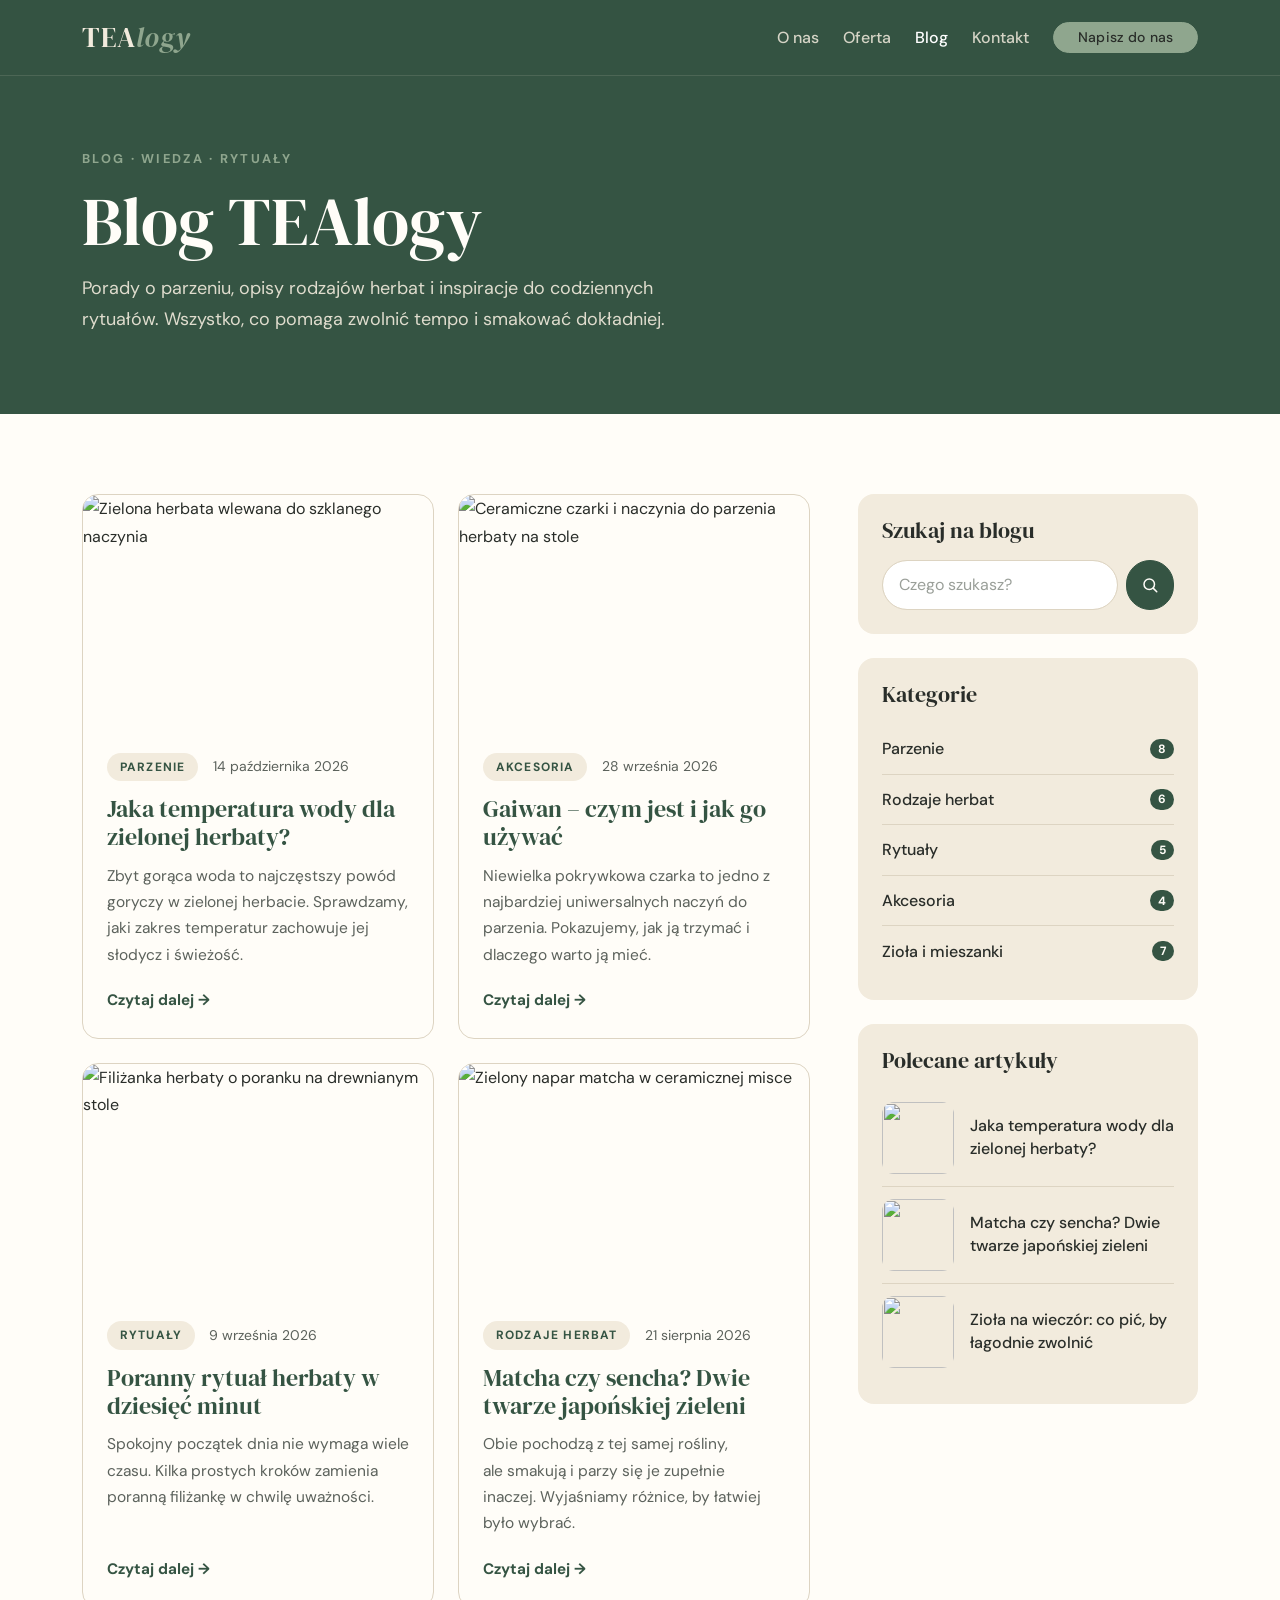
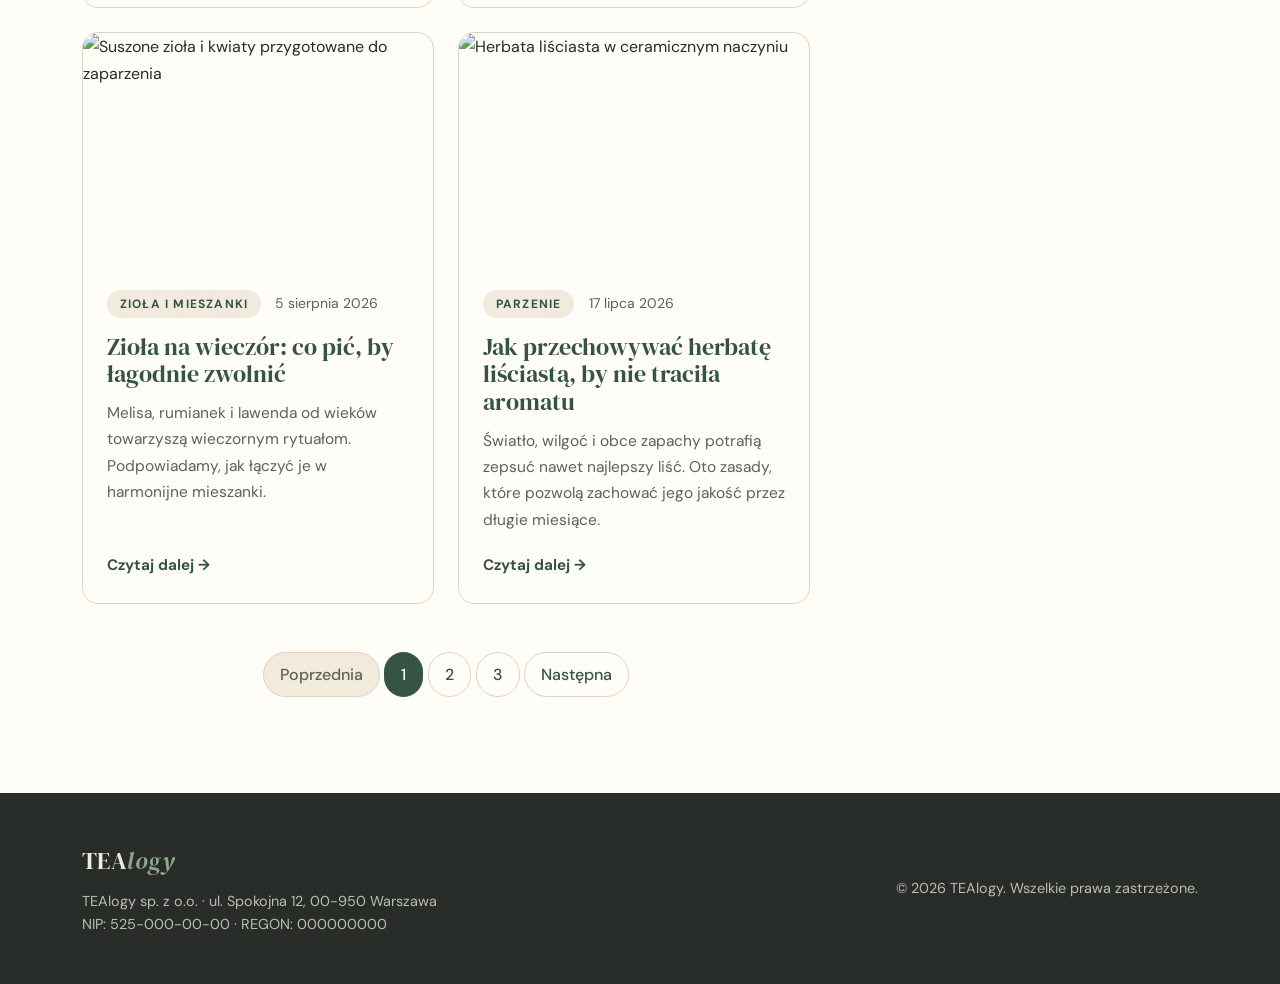
==== blog.html @ b698921f "Update blog.html Update bloga po dodaniu sklepu" ====
<!DOCTYPE html>
<html lang="pl"><head>
<meta charset="UTF-8">
<meta name="viewport" content="width=device-width, initial-scale=1">
<meta name="description" content="Blog TEAlogy – porady o parzeniu herbaty, opisy rodzajów herbat, inspiracje do codziennych rytuałów i wiedza o akcesoriach.">
<meta name="theme-color" content="#355443">
<title>Blog – TEAlogy</title>

  <link rel="preconnect" href="https://fonts.googleapis.com">
<link rel="preconnect" href="https://fonts.gstatic.com" crossorigin="">
<link href="https://fonts.googleapis.com/css2?family=DM+Sans:opsz,wght@9..40,400;9..40,500;9..40,700&amp;family=DM+Serif+Display:ital@0;1&amp;display=swap" rel="stylesheet">

  <link href="https://cdn.jsdelivr.net/npm/bootstrap@5.3.8/dist/css/bootstrap.min.css" rel="stylesheet" crossorigin="anonymous">
<link rel="stylesheet" href="style.css">
</head>
<body>

  <header>
<nav class="navbar navbar-expand-lg navbar-dark fixed-top site-nav" aria-label="Nawigacja główna">
<div class="container">
<a class="navbar-brand brand-logo" href="index.html">TEA<span>logy</span></a>
<button class="navbar-toggler collapsed" type="button" data-bs-toggle="collapse" data-bs-target="#mainNav" aria-controls="mainNav" aria-expanded="false" aria-label="Przełącz nawigację">
<span class="navbar-toggler-icon"></span>
</button>
<div class="navbar-collapse collapse" id="mainNav">
<ul class="navbar-nav ms-auto align-items-lg-center gap-lg-2">
<li class="nav-item"><a class="nav-link" href="index.html#o-nas">O nas</a></li>
<li class="nav-item"><a class="nav-link" href="index.html#oferta">Oferta</a></li>
<li class="nav-item"><a class="nav-link active" href="blog.html" aria-current="page">Blog</a></li>
<li class="nav-item"><a class="nav-link" href="index.html#kontakt">Kontakt</a></li>
<li class="nav-item mt-2 mt-lg-0 ms-lg-2">
<a class="btn btn-accent btn-sm px-4" href="index.html#kontakt">Napisz do nas</a>
</li>
</ul>
</div>
</div>
</nav>
</header>

  <section class="page-header">
<div class="container">
<div class="row">
<div class="col-lg-8">
<p class="eyebrow text-accent mb-3">Blog · Wiedza · Rytuały</p>
<h1 class="page-header-title mb-3">Blog TEAlogy</h1>
<p class="page-header-lead mb-0">
            Porady o parzeniu, opisy rodzajów herbat i inspiracje do codziennych rytuałów. Wszystko, co pomaga zwolnić tempo i smakować dokładniej.
</p>
</div>
</div>
</div>
</section>

  <div class="section blog-section">
<div class="container">
<div class="row g-5">

        <main class="col-lg-8">
<div class="row row-cols-1 row-cols-md-2 g-4">

            <div class="col">
<article class="card post-card h-100">
<img src="https://images.unsplash.com/photo-1564890369478-c89ca6d9cde9?q=80&amp;w=800&amp;auto=format&amp;fit=crop" class="card-img-top" alt="Zielona herbata wlewana do szklanego naczynia" loading="lazy" width="800" height="533">
<div class="card-body">
<div class="post-meta">
<span class="post-tag">Parzenie</span>
<time class="post-date" datetime="2026-10-14">14 października 2026</time>
</div>
<h3 class="card-title h4"><a href="single.html" class="stretched-link">Jaka temperatura wody dla zielonej herbaty?</a></h3>
<p class="card-text">Zbyt gorąca woda to najczęstszy powód goryczy w zielonej herbacie. Sprawdzamy, jaki zakres temperatur zachowuje jej słodycz i świeżość.</p>
<span class="post-link" aria-hidden="true">Czytaj dalej <span class="post-link-arrow">→</span></span>
</div>
</article>
</div>

            <div class="col">
<article class="card post-card h-100">
<img src="https://images.unsplash.com/photo-1556679343-c7306c1976bc?q=80&amp;w=800&amp;auto=format&amp;fit=crop" class="card-img-top" alt="Ceramiczne czarki i naczynia do parzenia herbaty na stole" loading="lazy" width="800" height="533">
<div class="card-body">
<div class="post-meta">
<span class="post-tag">Akcesoria</span>
<time class="post-date" datetime="2026-09-28">28 września 2026</time>
</div>
<h3 class="card-title h4"><a href="single.html" class="stretched-link">Gaiwan – czym jest i jak go używać</a></h3>
<p class="card-text">Niewielka pokrywkowa czarka to jedno z najbardziej uniwersalnych naczyń do parzenia. Pokazujemy, jak ją trzymać i dlaczego warto ją mieć.</p>
<span class="post-link" aria-hidden="true">Czytaj dalej <span class="post-link-arrow">→</span></span>
</div>
</article>
</div>

            <div class="col">
<article class="card post-card h-100">
<img src="https://images.unsplash.com/photo-1544787219-7f47ccb76574?q=80&amp;w=800&amp;auto=format&amp;fit=crop" class="card-img-top" alt="Filiżanka herbaty o poranku na drewnianym stole" loading="lazy" width="800" height="533">
<div class="card-body">
<div class="post-meta">
<span class="post-tag">Rytuały</span>
<time class="post-date" datetime="2026-09-09">9 września 2026</time>
</div>
<h3 class="card-title h4"><a href="single.html" class="stretched-link">Poranny rytuał herbaty w dziesięć minut</a></h3>
<p class="card-text">Spokojny początek dnia nie wymaga wiele czasu. Kilka prostych kroków zamienia poranną filiżankę w chwilę uważności.</p>
<span class="post-link" aria-hidden="true">Czytaj dalej <span class="post-link-arrow">→</span></span>
</div>
</article>
</div>

            <div class="col">
<article class="card post-card h-100">
<img src="https://images.unsplash.com/photo-1515823064-d6e0c04616a7?q=80&amp;w=800&amp;auto=format&amp;fit=crop" class="card-img-top" alt="Zielony napar matcha w ceramicznej misce" loading="lazy" width="800" height="533">
<div class="card-body">
<div class="post-meta">
<span class="post-tag">Rodzaje herbat</span>
<time class="post-date" datetime="2026-08-21">21 sierpnia 2026</time>
</div>
<h3 class="card-title h4"><a href="single.html" class="stretched-link">Matcha czy sencha? Dwie twarze japońskiej zieleni</a></h3>
<p class="card-text">Obie pochodzą z tej samej rośliny, ale smakują i parzy się je zupełnie inaczej. Wyjaśniamy różnice, by łatwiej było wybrać.</p>
<span class="post-link" aria-hidden="true">Czytaj dalej <span class="post-link-arrow">→</span></span>
</div>
</article>
</div>

            <div class="col">
<article class="card post-card h-100">
<img src="https://images.unsplash.com/photo-1597318181409-cf64d0b5d8a2?q=80&amp;w=800&amp;auto=format&amp;fit=crop" class="card-img-top" alt="Suszone zioła i kwiaty przygotowane do zaparzenia" loading="lazy" width="800" height="533">
<div class="card-body">
<div class="post-meta">
<span class="post-tag">Zioła i mieszanki</span>
<time class="post-date" datetime="2026-08-05">5 sierpnia 2026</time>
</div>
<h3 class="card-title h4"><a href="single.html" class="stretched-link">Zioła na wieczór: co pić, by łagodnie zwolnić</a></h3>
<p class="card-text">Melisa, rumianek i lawenda od wieków towarzyszą wieczornym rytuałom. Podpowiadamy, jak łączyć je w harmonijne mieszanki.</p>
<span class="post-link" aria-hidden="true">Czytaj dalej <span class="post-link-arrow">→</span></span>
</div>
</article>
</div>

            <div class="col">
<article class="card post-card h-100">
<img src="https://images.unsplash.com/photo-1563822249548-9a72b6353cd1?q=80&amp;w=800&amp;auto=format&amp;fit=crop" class="card-img-top" alt="Herbata liściasta w ceramicznym naczyniu" loading="lazy" width="800" height="533">
<div class="card-body">
<div class="post-meta">
<span class="post-tag">Parzenie</span>
<time class="post-date" datetime="2026-07-17">17 lipca 2026</time>
</div>
<h3 class="card-title h4"><a href="single.html" class="stretched-link">Jak przechowywać herbatę liściastą, by nie traciła aromatu</a></h3>
<p class="card-text">Światło, wilgoć i obce zapachy potrafią zepsuć nawet najlepszy liść. Oto zasady, które pozwolą zachować jego jakość przez długie miesiące.</p>
<span class="post-link" aria-hidden="true">Czytaj dalej <span class="post-link-arrow">→</span></span>
</div>
</article>
</div>

          </div>

          <nav class="mt-5" aria-label="Paginacja wpisów">
<ul class="pagination justify-content-center mb-0">
<li class="page-item disabled">
<a class="page-link" href="#" tabindex="-1" aria-disabled="true">Poprzednia</a>
</li>
<li class="page-item active" aria-current="page"><a class="page-link" href="#">1</a></li>
<li class="page-item"><a class="page-link" href="#">2</a></li>
<li class="page-item"><a class="page-link" href="#">3</a></li>
<li class="page-item">
<a class="page-link" href="#">Następna</a>
</li>
</ul>
</nav>
</main>

        <aside class="col-lg-4" aria-label="Panel boczny bloga">

          <div class="aside-box">
<h2 class="aside-title h5">Szukaj na blogu</h2>
<form class="search-form" role="search" action="#" method="get">
<label for="blog-search" class="visually-hidden">Wyszukaj wpisy</label>
<input type="search" class="form-control" id="blog-search" name="q" placeholder="Czego szukasz?">
<button type="submit" class="btn btn-primary search-btn" aria-label="Szukaj">
<svg xmlns="http://www.w3.org/2000/svg" width="18" height="18" viewBox="0 0 24 24" fill="none" stroke="currentColor" stroke-width="2" stroke-linecap="round" stroke-linejoin="round" aria-hidden="true" focusable="false"><circle cx="11" cy="11" r="7"></circle><line x1="16.5" y1="16.5" x2="21" y2="21"></line></svg>
</button>
</form>
</div>

          <div class="aside-box">
<h2 class="aside-title h5">Kategorie</h2>
<ul class="category-list list-unstyled mb-0">
<li><a href="#">Parzenie <span class="badge rounded-pill">8</span></a></li>
<li><a href="#">Rodzaje herbat <span class="badge rounded-pill">6</span></a></li>
<li><a href="#">Rytuały <span class="badge rounded-pill">5</span></a></li>
<li><a href="#">Akcesoria <span class="badge rounded-pill">4</span></a></li>
<li><a href="#">Zioła i mieszanki <span class="badge rounded-pill">7</span></a></li>
</ul>
</div>

          <div class="aside-box">
<h2 class="aside-title h5">Polecane artykuły</h2>
<ul class="featured-list list-unstyled mb-0">
<li>
<img src="https://images.unsplash.com/photo-1564890369478-c89ca6d9cde9?q=80&amp;w=200&amp;auto=format&amp;fit=crop" alt="" loading="lazy" width="200" height="200">
<a href="single.html">Jaka temperatura wody dla zielonej herbaty?</a>
</li>
<li>
<img src="https://images.unsplash.com/photo-1515823064-d6e0c04616a7?q=80&amp;w=200&amp;auto=format&amp;fit=crop" alt="" loading="lazy" width="200" height="200">
<a href="single.html">Matcha czy sencha? Dwie twarze japońskiej zieleni</a>
</li>
<li>
<img src="https://images.unsplash.com/photo-1597318181409-cf64d0b5d8a2?q=80&amp;w=200&amp;auto=format&amp;fit=crop" alt="" loading="lazy" width="200" height="200">
<a href="single.html">Zioła na wieczór: co pić, by łagodnie zwolnić</a>
</li>
</ul>
</div>

        </aside>

      </div>
</div>
</div>

  <footer class="site-footer">
<div class="container">
<div class="row g-4 align-items-center">
<div class="col-md-6 text-center text-md-start">
<a class="brand-logo footer-logo" href="index.html">TEA<span>logy</span></a>
<p class="mb-0 mt-2 footer-meta">
            TEAlogy sp. z o.o. · ul. Spokojna 12, 00-950 Warszawa<br>
            NIP: 525-000-00-00 · REGON: 000000000
</p>
</div>
<div class="col-md-6 text-center text-md-end">
<p class="mb-0 footer-meta">© 2026 TEAlogy. Wszelkie prawa zastrzeżone.</p>
</div>
</div>
</div>
</footer>

  <script src="https://cdn.jsdelivr.net/npm/bootstrap@5.3.8/dist/js/bootstrap.bundle.min.js" crossorigin="anonymous"></script>
<script>
    document.querySelectorAll('#mainNav a').forEach(function (link) {
      link.addEventListener('click', function () {
        var menu = document.getElementById('mainNav');
        if (menu.classList.contains('show')) {
          bootstrap.Collapse.getOrCreateInstance(menu).hide();
        }
      });
    });
</script>

</body></html>
---- style.css ----
/* ==========================================================
 TEAlogy – arkusz stylów (Księga Stylu)
 ========================================================== */

:root {
 --brand-primary: #355443;
 --brand-primary-dark: #284034;
 --brand-cream: #F2EBDD;
 --brand-accent: #8FA68E;
 --brand-accent-dark: #7A9279;
 --brand-text: #292D29;
 --brand-muted: #5C625C;
 --brand-white: #FFFDF8;

 --font-heading: "DM Serif Display", Georgia, serif;
 --font-body: "DM Sans", system-ui, -apple-system, "Segoe UI", sans-serif;

 --nav-height: 76px;

 /* Nadpisanie zmiennych Bootstrapa */
 --bs-primary: var(--brand-primary);
 --bs-primary-rgb: 53, 84, 67;
 --bs-body-color: var(--brand-text);
 --bs-body-color-rgb: 41, 45, 41;
 --bs-body-bg: var(--brand-white);
 --bs-body-font-family: var(--font-body);
 --bs-body-line-height: 1.7;
 --bs-link-color: var(--brand-primary);
 --bs-link-color-rgb: 53, 84, 67;
 --bs-link-hover-color: var(--brand-primary-dark);
 --bs-link-hover-color-rgb: 40, 64, 52;
 --bs-border-color: #DDD4C2;
 --bs-border-radius: 0.5rem;
 }

/* ---------- Podstawy ---------- */
 html {
 scroll-behavior: smooth;
 scroll-padding-top: var(--nav-height);
 }

@media (prefers-reduced-motion: reduce) {
 html { scroll-behavior: auto; }
 }

body {
 font-family: var(--font-body);
 color: var(--brand-text);
 background-color: var(--brand-white);
 font-size: 1rem;
 -webkit-font-smoothing: antialiased;
 }

h1, h2, h3, h4, .h1, .h2, .h3, .h4 {
 font-family: var(--font-heading);
 font-weight: 400;
 line-height: 1.15;
 color: var(--brand-primary);
 }

p { text-wrap: pretty; }

a { transition: color 0.2s ease; }

.text-primary { color: var(--brand-primary) !important; }
 .text-accent { color: var(--brand-accent) !important; }
 .text-muted-brand { color: var(--brand-muted); }
 .bg-cream { background-color: var(--brand-cream); }

.eyebrow {
 font-size: 0.8rem;
 font-weight: 700;
 letter-spacing: 0.18em;
 text-transform: uppercase;
 }

/* ---------- Sekcje ---------- */
 .section {
 padding: 4.5rem 0;
 }

@media (min-width: 992px) {
 .section { padding: 7rem 0; }
 }

.section-title {
 font-size: clamp(2rem, 4vw + 0.5rem, 3rem);
 text-wrap: balance;
 }

/* ---------- Przyciski ---------- */
 .btn {
 font-weight: 500;
 border-radius: 999px;
 letter-spacing: 0.01em;
 transition: background-color 0.2s ease, border-color 0.2s ease, color 0.2s ease, transform 0.2s ease;
 }

.btn:hover { transform: translateY(-1px); }

.btn-primary {
 --bs-btn-bg: var(--brand-primary);
 --bs-btn-border-color: var(--brand-primary);
 --bs-btn-color: var(--brand-white);
 --bs-btn-hover-bg: var(--brand-primary-dark);
 --bs-btn-hover-border-color: var(--brand-primary-dark);
 --bs-btn-hover-color: var(--brand-white);
 --bs-btn-active-bg: var(--brand-primary-dark);
 --bs-btn-active-border-color: var(--brand-primary-dark);
 --bs-btn-focus-shadow-rgb: 53, 84, 67;
 }

.btn-accent {
 --bs-btn-bg: var(--brand-accent);
 --bs-btn-border-color: var(--brand-accent);
 --bs-btn-color: var(--brand-text);
 --bs-btn-hover-bg: var(--brand-cream);
 --bs-btn-hover-border-color: var(--brand-cream);
 --bs-btn-hover-color: var(--brand-primary);
 --bs-btn-active-bg: var(--brand-accent-dark);
 --bs-btn-active-border-color: var(--brand-accent-dark);
 --bs-btn-active-color: var(--brand-text);
 --bs-btn-focus-shadow-rgb: 143, 166, 142;
 }

.btn-outline-light {
 --bs-btn-color: var(--brand-cream);
 --bs-btn-border-color: rgba(242, 235, 221, 0.6);
 --bs-btn-hover-bg: var(--brand-cream);
 --bs-btn-hover-border-color: var(--brand-cream);
 --bs-btn-hover-color: var(--brand-primary);
 }

@media (min-width: 576px) {
 .w-sm-auto { width: auto !important; }
 }

/* ---------- Nawigacja ---------- */
 .site-nav {
 min-height: var(--nav-height);
 background-color: rgba(53, 84, 67, 0.96);
 backdrop-filter: blur(8px);
 -webkit-backdrop-filter: blur(8px);
 border-bottom: 1px solid rgba(242, 235, 221, 0.12);
 }

.brand-logo {
 font-family: var(--font-heading);
 font-size: 1.75rem;
 color: var(--brand-cream);
 text-decoration: none;
 letter-spacing: 0.02em;
 }

.brand-logo span {
 font-style: italic;
 color: var(--brand-accent);
 }

.brand-logo:hover,
 .brand-logo:focus { color: var(--brand-white); }

.site-nav .nav-link {
 color: rgba(242, 235, 221, 0.85);
 font-weight: 500;
 padding: 0.6rem 0;
 }

.site-nav .nav-link:hover,
 .site-nav .nav-link:focus {
 color: var(--brand-white);
 }

@media (min-width: 992px) {
 .site-nav .nav-link { padding: 0.5rem 0.9rem; }
 }

@media (max-width: 991.98px) {
 .site-nav .navbar-collapse { padding: 0.75rem 0 1.25rem; }
 }

.navbar-toggler {
 border-color: rgba(242, 235, 221, 0.35);
 }

.navbar-toggler:focus {
 box-shadow: 0 0 0 0.2rem rgba(143, 166, 142, 0.5);
 }

/* ---------- Hero ---------- */
 .hero {
 position: relative;
 min-height: 100vh;
 min-height: 100svh;
 padding: calc(var(--nav-height) + 3rem) 0 4rem;
 color: var(--brand-cream);
 background-color: var(--brand-primary);
 background-image:
 linear-gradient(90deg, rgba(31, 50, 40, 0.94) 0%, rgba(40, 64, 52, 0.82) 45%, rgba(40, 64, 52, 0.35) 100%),
 url("https://images.unsplash.com/photo-1512895087696-f9b474716b8d?q=80&w=1470&auto=format&fit=crop&ixlib=rb-4.1.0&ixid=NHwxMjA3fDA%3D");
 background-size: cover;
 background-position: center right;
 }

@media (max-width: 767.98px) {
 .hero {
 background-image:
 linear-gradient(180deg, rgba(31, 50, 40, 0.92) 0%, rgba(40, 64, 52, 0.85) 100%),
 url("https://images.unsplash.com/photo-1512895087696-f9b474716b8d?q=80&w=1470&auto=format&fit=crop&ixlib=rb-4.1.0&ixid=NHwxMjA3fDA%3D");
 }
 }

.hero-title {
 font-size: clamp(3rem, 8vw + 1rem, 5.5rem);
 color: var(--brand-white);
 line-height: 1;
 }

.hero-tagline {
 font-style: italic;
 font-size: clamp(1.6rem, 3vw + 0.75rem, 2.6rem);
 color: var(--brand-accent);
 margin-top: 0.75rem;
 line-height: 1.2;
 }

.hero-lead {
 font-size: 1.125rem;
 color: rgba(242, 235, 221, 0.9);
 max-width: 34rem;
 }

/* ---------- O nas ---------- */
 .feature-list li {
 position: relative;
 padding-left: 2rem;
 margin-bottom: 0.75rem;
 font-weight: 500;
 }

.feature-list li::before {
 content: "";
 position: absolute;
 left: 0;
 top: 0.55em;
 width: 1.1rem;
 height: 0.55rem;
 border-radius: 100% 0;
 background-color: var(--brand-accent);
 }

.about-figure {
 position: relative;
 padding: 0 1rem 1rem 0;
 }

.about-figure::before {
 content: "";
 position: absolute;
 inset: 1.5rem 0 0 1.5rem;
 border-radius: 1rem;
 background-color: var(--brand-accent);
 opacity: 0.35;
 }

.about-figure img {
 position: relative;
 aspect-ratio: 4 / 5;
 object-fit: cover;
 width: 100%;
 }

.shadow-soft {
 box-shadow: 0 1.5rem 3rem -1.5rem rgba(41, 45, 41, 0.35);
 }

/* ---------- Oferta ---------- */
 .offer-card {
 border: 1px solid var(--bs-border-color);
 border-radius: 1rem;
 overflow: hidden;
 background-color: var(--brand-white);
 transition: transform 0.3s ease, box-shadow 0.3s ease;
 }

.offer-card:hover {
 transform: translateY(-6px);
 box-shadow: 0 1.5rem 2.5rem -1.5rem rgba(53, 84, 67, 0.4);
 }

.offer-card .card-img-top {
 width: 100%;
 height: auto;
 aspect-ratio: 4 / 3;
 object-fit: cover;
 }

.offer-card .card-body {
 padding: 1.75rem;
 }

.card-number {
 display: inline-block;
 font-family: var(--font-heading);
 font-style: italic;
 font-size: 1.1rem;
 color: var(--brand-accent);
 margin-bottom: 0.5rem;
 }

.offer-card .card-text {
 color: var(--brand-muted);
 margin-bottom: 0;
 }

/* ---------- Kontakt ---------- */
 .contact-list {
 font-style: normal;
 border-top: 1px solid var(--bs-border-color);
 }

.contact-item {
 display: flex;
 flex-direction: column;
 gap: 0.15rem;
 padding: 1rem 0;
 border-bottom: 1px solid var(--bs-border-color);
 }

@media (min-width: 576px) {
 .contact-item {
 flex-direction: row;
 gap: 1.5rem;
 }
 }

.contact-label {
 flex: 0 0 6rem;
 font-size: 0.8rem;
 font-weight: 700;
 letter-spacing: 0.14em;
 text-transform: uppercase;
 color: var(--brand-primary);
 padding-top: 0.2rem;
 }

.contact-item a {
 color: var(--brand-text);
 text-decoration: none;
 border-bottom: 1px solid var(--brand-accent);
 }

.contact-item a:hover { color: var(--brand-primary); }

.form-card {
 background-color: var(--brand-white);
 border-radius: 1.25rem;
 padding: 1.75rem;
 box-shadow: 0 1.5rem 3rem -2rem rgba(41, 45, 41, 0.35);
 }

@media (min-width: 768px) {
 .form-card { padding: 2.75rem; }
 }

.form-label {
 font-weight: 500;
 font-size: 0.95rem;
 }

.form-control,
 .form-select {
 padding: 0.75rem 1rem;
 border-color: var(--bs-border-color);
 background-color: #FFFFFF;
 color: var(--brand-text);
 }

.form-control::placeholder { color: #9A9F99; }

.form-control:focus,
 .form-select:focus {
 border-color: var(--brand-accent);
 box-shadow: 0 0 0 0.25rem rgba(143, 166, 142, 0.3);
 }

/* ---------- Stopka ---------- */
 .site-footer {
 background-color: var(--brand-text);
 color: rgba(242, 235, 221, 0.75);
 padding: 3rem 0;
 }

.footer-logo { font-size: 1.5rem; }

.footer-meta {
 font-size: 0.9rem;
 line-height: 1.6;
 }


/* ==== MODUŁ BLOGA ==== */

/* ---------- Dostępność: focus i ruch ---------- */
 a:focus-visible,
 .btn:focus-visible,
 .page-link:focus-visible,
 .form-control:focus-visible,
 .form-select:focus-visible,
 .navbar-toggler:focus-visible {
 outline: 3px solid var(--brand-accent);
 outline-offset: 3px;
 }

.site-footer a:focus-visible,
 .page-header a:focus-visible { outline-color: var(--brand-cream); }

@media (prefers-reduced-motion: reduce) {
 .btn,
 .btn:hover,
 .post-card,
 .post-card:hover,
 .post-card .card-img-top,
 .post-card:hover .card-img-top,
 .post-link-arrow,
 .share-btn,
 .share-btn:hover,
 .post-nav-link,
 .post-nav-link:hover {
 transition: none;
 transform: none;
 }
 }

/* ---------- Kontakt: karta formularza na jasnym tle ---------- */
 #kontakt .form-card,
 .comment-form {
 border: 1px solid var(--bs-border-color);
 }

/* ---------- Nagłówek podstrony (page header) ---------- */
 .page-header {
 padding: calc(var(--nav-height) + 3rem) 0 3.5rem;
 background-color: var(--brand-primary);
 color: var(--brand-cream);
 }

@media (min-width: 992px) {
 .page-header { padding: calc(var(--nav-height) + 4.5rem) 0 5rem; }
 }

.page-header-title {
 font-size: clamp(2.5rem, 6vw + 0.5rem, 4.25rem);
 color: var(--brand-white);
 line-height: 1.05;
 }

.page-header-lead {
 font-size: 1.125rem;
 color: rgba(242, 235, 221, 0.9);
 max-width: 38rem;
 }

.blog-section { padding: 3.5rem 0 4.5rem; }

@media (min-width: 992px) {
 .blog-section { padding: 5rem 0 6rem; }
 }

/* ---------- Karta wpisu ---------- */
 .post-card {
 position: relative;
 border: 1px solid var(--bs-border-color);
 border-radius: 1rem;
 overflow: hidden;
 background-color: var(--brand-white);
 transition: transform 0.3s ease, box-shadow 0.3s ease;
 }

.post-card:hover,
 .post-card:focus-within {
 transform: translateY(-6px);
 box-shadow: 0 1.5rem 2.5rem -1.5rem rgba(53, 84, 67, 0.4);
 }

.post-card .card-img-top {
 width: 100%;
 height: auto;
 aspect-ratio: 3 / 2;
 object-fit: cover;
 }

.post-card .card-body {
 display: flex;
 flex-direction: column;
 padding: 1.5rem;
 }

.post-card .card-title { margin-bottom: 0.75rem; }

.post-card .card-title a {
 color: var(--brand-primary);
 text-decoration: none;
 }

.post-card .card-title a:hover { color: var(--brand-primary-dark); }

.post-card .card-text {
 color: var(--brand-muted);
 font-size: 0.97rem;
 margin-bottom: 1.25rem;
 }

.post-card .post-link { margin-top: auto; }

.post-meta {
 display: flex;
 flex-wrap: wrap;
 align-items: center;
 gap: 0.5rem 0.9rem;
 margin-bottom: 0.9rem;
 }

/* ---------- Tag kategorii i data ---------- */
 .post-tag {
 display: inline-block;
 padding: 0.25rem 0.8rem;
 border-radius: 999px;
 background-color: var(--brand-cream);
 color: var(--brand-primary);
 font-size: 0.75rem;
 font-weight: 700;
 letter-spacing: 0.1em;
 text-transform: uppercase;
 }

.post-date {
 font-size: 0.875rem;
 color: var(--brand-muted);
 }

.post-link {
 font-weight: 700;
 font-size: 0.95rem;
 color: var(--brand-primary);
 }

.post-link-arrow {
 display: inline-block;
 transition: transform 0.2s ease;
 }

.post-card:hover .post-link-arrow { transform: translateX(4px); }

/* ---------- Paginacja ---------- */
 .pagination {
 --bs-pagination-color: var(--brand-primary);
 --bs-pagination-bg: var(--brand-white);
 --bs-pagination-border-color: var(--bs-border-color);
 --bs-pagination-hover-color: var(--brand-primary-dark);
 --bs-pagination-hover-bg: var(--brand-cream);
 --bs-pagination-hover-border-color: var(--bs-border-color);
 --bs-pagination-focus-color: var(--brand-primary-dark);
 --bs-pagination-focus-bg: var(--brand-cream);
 --bs-pagination-focus-box-shadow: 0 0 0 0.25rem rgba(143, 166, 142, 0.4);
 --bs-pagination-active-color: var(--brand-white);
 --bs-pagination-active-bg: var(--brand-primary);
 --bs-pagination-active-border-color: var(--brand-primary);
 --bs-pagination-disabled-color: var(--brand-muted);
 --bs-pagination-disabled-bg: var(--brand-cream);
 --bs-pagination-disabled-border-color: var(--bs-border-color);
 --bs-pagination-border-radius: 999px;
 flex-wrap: wrap;
 gap: 0.35rem;
 }

.pagination .page-link {
 border-radius: 999px;
 font-weight: 500;
 padding: 0.5rem 1rem;
 }

/* ---------- Aside ---------- */
 .aside-box {
 padding: 1.5rem;
 margin-bottom: 1.5rem;
 background-color: var(--brand-cream);
 border-radius: 1rem;
 }

.aside-title {
 font-size: 1.35rem;
 margin-bottom: 1rem;
 }

.search-form {
 display: flex;
 gap: 0.5rem;
 }

.search-form .form-control {
 border-radius: 999px;
 min-width: 0;
 }

.search-btn {
 display: inline-flex;
 align-items: center;
 justify-content: center;
 flex: 0 0 auto;
 width: 3rem;
 padding: 0;
 }

.category-list li + li { border-top: 1px solid var(--bs-border-color); }

.category-list a {
 display: flex;
 align-items: center;
 justify-content: space-between;
 padding: 0.7rem 0;
 color: var(--brand-text);
 font-weight: 500;
 text-decoration: none;
 }

.category-list a:hover { color: var(--brand-primary); }

.category-list .badge {
 background-color: var(--brand-primary);
 color: var(--brand-white);
 font-weight: 700;
 }

.featured-list li {
 display: flex;
 align-items: center;
 gap: 1rem;
 padding: 0.75rem 0;
 }

.featured-list li + li { border-top: 1px solid var(--bs-border-color); }

.featured-list img {
 flex: 0 0 auto;
 width: 4.5rem;
 height: 4.5rem;
 object-fit: cover;
 border-radius: 0.75rem;
 }

.featured-list a {
 color: var(--brand-text);
 font-weight: 500;
 line-height: 1.4;
 text-decoration: none;
 }

.featured-list a:hover { color: var(--brand-primary); }

/* ---------- Strona wpisu: układ i okruszki ---------- */
 .article-page {
 padding: calc(var(--nav-height) + 2rem) 0 4.5rem;
 }

@media (min-width: 992px) {
 .article-page { padding: calc(var(--nav-height) + 3rem) 0 6rem; }
 }

.breadcrumb-wrap { margin-bottom: 1.5rem; }

.breadcrumb {
 --bs-breadcrumb-divider-color: var(--brand-muted);
 --bs-breadcrumb-item-active-color: var(--brand-muted);
 font-size: 0.9rem;
 margin-bottom: 0;
 }

.breadcrumb a {
 color: var(--brand-primary);
 text-decoration: none;
 border-bottom: 1px solid var(--brand-accent);
 }

.breadcrumb a:hover { color: var(--brand-primary-dark); }

/* ---------- Typografia artykułu ---------- */
 .article-title {
 font-size: clamp(2.1rem, 4.5vw + 0.5rem, 3.25rem);
 margin-bottom: 1rem;
 text-wrap: balance;
 }

.article-meta {
 display: flex;
 flex-wrap: wrap;
 gap: 0.35rem 1.25rem;
 padding: 0 0 1.25rem;
 margin: 0 0 1.75rem;
 font-size: 0.9rem;
 color: var(--brand-muted);
 border-bottom: 1px solid var(--bs-border-color);
 }

.article-hero {
 width: 100%;
 height: auto;
 aspect-ratio: 16 / 9;
 object-fit: cover;
 border-radius: 1rem;
 margin-bottom: 2rem;
 }

.article-body { font-size: 1.0625rem; line-height: 1.8; }

.article-body h2 {
 font-size: clamp(1.6rem, 2vw + 1rem, 2.1rem);
 margin: 2.5rem 0 1rem;
 }

.article-body h3 {
 font-size: 1.4rem;
 margin: 2rem 0 0.75rem;
 }

.article-lead {
 font-family: var(--font-heading);
 font-size: clamp(1.3rem, 1.5vw + 1rem, 1.6rem);
 line-height: 1.5;
 color: var(--brand-primary);
 padding-left: 1.25rem;
 border-left: 4px solid var(--brand-accent);
 margin-bottom: 2rem;
 }

.article-body ul { padding-left: 1.4rem; }

.article-body li { margin-bottom: 0.4rem; }

.article-body li::marker { color: var(--brand-primary); }

.article-figure { margin: 2rem 0; }

.article-figure img {
 width: 100%;
 height: auto;
 aspect-ratio: 3 / 2;
 object-fit: cover;
 border-radius: 1rem;
 }

.article-body figcaption,
 .article-quote figcaption {
 margin-top: 0.6rem;
 font-size: 0.875rem;
 color: var(--brand-muted);
 }

.article-quote {
 margin: 2.25rem 0;
 padding: 1.5rem 1.75rem;
 background-color: var(--brand-cream);
 border-radius: 1rem;
 }

.article-quote .blockquote {
 margin-bottom: 0.75rem;
 font-family: var(--font-heading);
 font-size: clamp(1.3rem, 1.5vw + 1rem, 1.6rem);
 line-height: 1.4;
 color: var(--brand-primary);
 }

.article-quote .blockquote-footer {
 margin: 0;
 color: var(--brand-muted);
 }

.article-table {
 --bs-table-bg: var(--brand-white);
 --bs-table-striped-bg: var(--brand-cream);
 --bs-table-border-color: var(--bs-border-color);
 margin-bottom: 0;
 font-size: 0.97rem;
 }

.article-table caption {
 caption-side: top;
 padding: 0 0 0.6rem;
 font-size: 0.875rem;
 color: var(--brand-muted);
 }

.article-table thead th {
 background-color: var(--brand-primary);
 color: var(--brand-white);
 font-weight: 500;
 white-space: nowrap;
 }

.article-table tbody tr:nth-child(even) > * { background-color: var(--brand-cream); }

.article-table tbody th { font-weight: 700; color: var(--brand-primary); }

.table-responsive {
 border: 1px solid var(--bs-border-color);
 border-radius: 0.75rem;
 }

/* ---------- Stopka artykułu: tagi, autor, udostępnianie ---------- */
 .article-footer {
 margin-top: 3rem;
 padding-top: 2rem;
 border-top: 1px solid var(--bs-border-color);
 }

.article-tags {
 display: flex;
 flex-wrap: wrap;
 align-items: center;
 gap: 0.5rem;
 margin-bottom: 2rem;
 }

.article-tags-label,
 .share-label {
 font-size: 0.8rem;
 font-weight: 700;
 letter-spacing: 0.14em;
 text-transform: uppercase;
 color: var(--brand-primary);
 }

.tag-pill {
 display: inline-block;
 padding: 0.3rem 0.9rem;
 border: 1px solid var(--bs-border-color);
 border-radius: 999px;
 background-color: var(--brand-white);
 color: var(--brand-primary);
 font-size: 0.875rem;
 font-weight: 500;
 text-decoration: none;
 transition: background-color 0.2s ease, color 0.2s ease;
 }

.tag-pill:hover {
 background-color: var(--brand-primary);
 border-color: var(--brand-primary);
 color: var(--brand-white);
 }

.author-box {
 display: flex;
 align-items: flex-start;
 gap: 1.25rem;
 padding: 1.5rem;
 margin-bottom: 2rem;
 background-color: var(--brand-cream);
 border-radius: 1rem;
 }

.author-avatar,
 .comment-avatar {
 display: flex;
 align-items: center;
 justify-content: center;
 flex: 0 0 auto;
 border-radius: 50%;
 background-color: var(--brand-primary);
 color: var(--brand-cream);
 font-family: var(--font-heading);
 }

.author-avatar { width: 4.5rem; height: 4.5rem; font-size: 1.5rem; }

.author-name {
 font-family: var(--font-heading);
 font-size: 1.3rem;
 color: var(--brand-primary);
 }

.author-bio { color: var(--brand-muted); font-size: 0.97rem; }

.share-box {
 display: flex;
 flex-wrap: wrap;
 align-items: center;
 gap: 0.6rem;
 }

.share-label { margin-right: 0.4rem; }

.share-btn {
 display: inline-flex;
 align-items: center;
 justify-content: center;
 width: 2.75rem;
 height: 2.75rem;
 border: 1px solid var(--brand-primary);
 border-radius: 50%;
 color: var(--brand-primary);
 background-color: transparent;
 transition: background-color 0.2s ease, color 0.2s ease, transform 0.2s ease;
 }

.share-btn:hover {
 background-color: var(--brand-primary);
 color: var(--brand-white);
 transform: translateY(-2px);
 }

/* ---------- Nawigacja relacyjna ---------- */
 .post-nav { margin: 3rem 0; }

.post-nav-link {
 display: flex;
 flex-direction: column;
 gap: 0.25rem;
 height: 100%;
 padding: 1.1rem 1.25rem;
 border: 1px solid var(--bs-border-color);
 border-radius: 1rem;
 text-decoration: none;
 background-color: var(--brand-white);
 transition: transform 0.2s ease, box-shadow 0.2s ease;
 }

.post-nav-link:hover {
 transform: translateY(-3px);
 box-shadow: 0 1rem 2rem -1.5rem rgba(53, 84, 67, 0.4);
 }

.post-nav-next { text-align: left; }

@media (min-width: 576px) {
 .post-nav-next { text-align: right; }
 }

.post-nav-label {
 font-size: 0.78rem;
 font-weight: 700;
 letter-spacing: 0.12em;
 text-transform: uppercase;
 color: var(--brand-muted);
 }

.post-nav-title {
 font-family: var(--font-heading);
 font-size: 1.15rem;
 line-height: 1.3;
 color: var(--brand-primary);
 }

/* ---------- Komentarze ---------- */
 .comment-list { margin-bottom: 2.5rem; }

.comment {
 display: flex;
 gap: 1rem;
 padding: 1.25rem 0;
 border-bottom: 1px solid var(--bs-border-color);
 }

.comment-avatar { width: 3rem; height: 3rem; font-size: 1.05rem; }

.comment-body { min-width: 0; }

.comment-author {
 margin-bottom: 0.35rem;
 font-weight: 700;
 color: var(--brand-primary);
 }

.comment-date {
 display: block;
 font-size: 0.85rem;
 font-weight: 400;
 color: var(--brand-muted);
 }

@media (min-width: 576px) {
 .comment-date { display: inline; margin-left: 0.6rem; }
 }
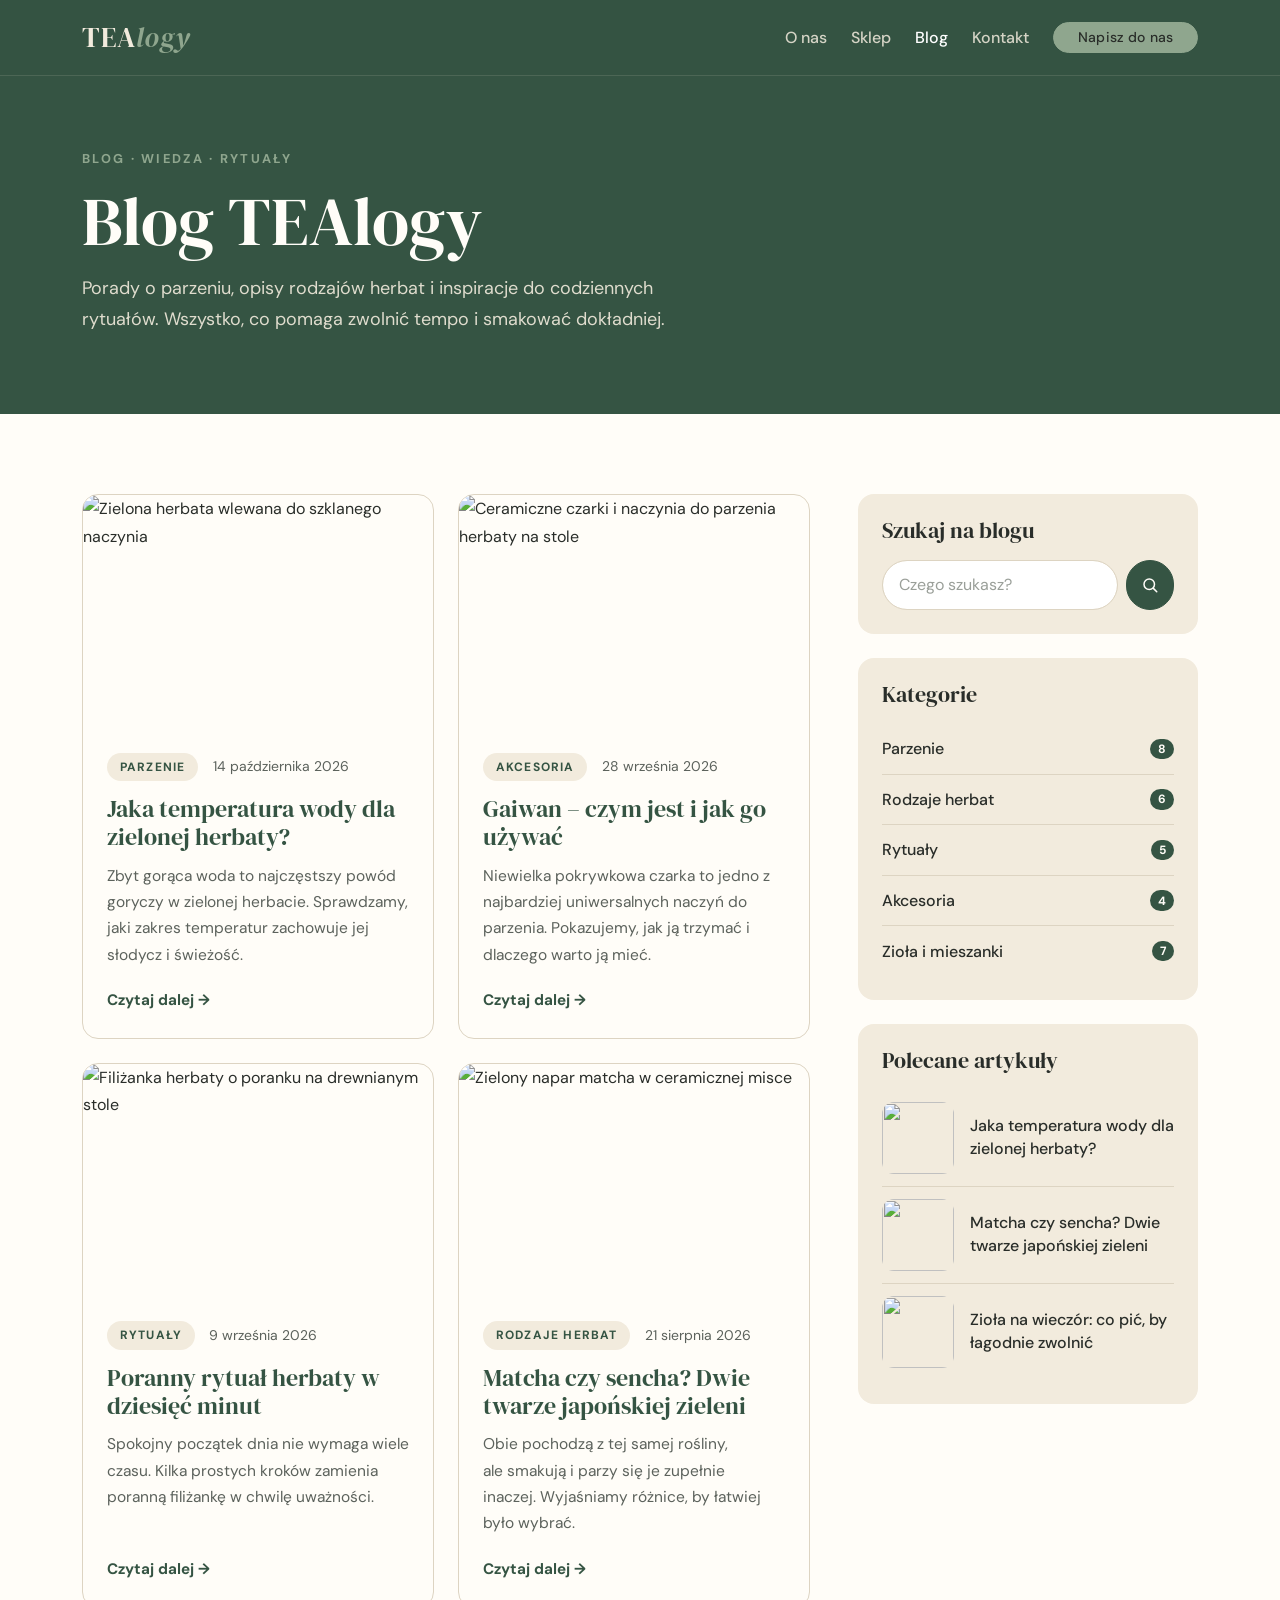
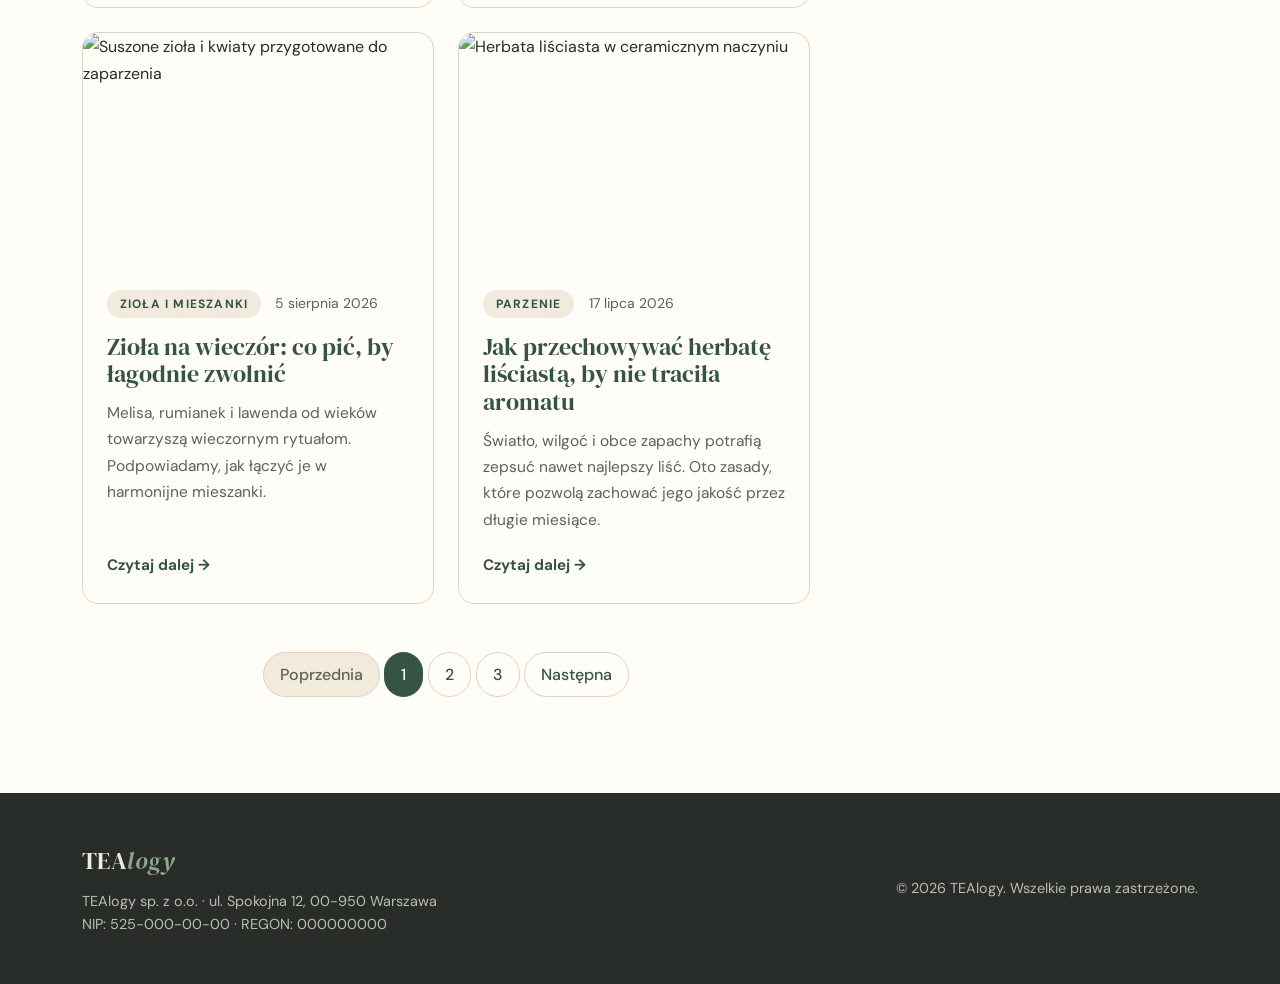
==== commit dbc91002: "Update blog.html" ====
--- a/blog.html
+++ b/blog.html
@@ -25,7 +25,7 @@
 <div class="navbar-collapse collapse" id="mainNav">
 <ul class="navbar-nav ms-auto align-items-lg-center gap-lg-2">
 <li class="nav-item"><a class="nav-link" href="index.html#o-nas">O nas</a></li>
-<li class="nav-item"><a class="nav-link" href="index.html#oferta">Oferta</a></li>
+<li class="nav-item"><a class="nav-link" href="index.html#sklep">Sklep</a></li>
 <li class="nav-item"><a class="nav-link active" href="blog.html" aria-current="page">Blog</a></li>
 <li class="nav-item"><a class="nav-link" href="index.html#kontakt">Kontakt</a></li>
 <li class="nav-item mt-2 mt-lg-0 ms-lg-2">
@@ -242,4 +242,4 @@
     });
 </script>
 
-</body></html>+</body></html>
--- a/style.css
+++ b/style.css
@@ -982,3 +982,617 @@
 @media (min-width: 576px) {
  .comment-date { display: inline; margin-left: 0.6rem; }
  }
+
+/* MODUŁ E-COMMERCE */
+
+/* ---------- Nawigacja: ikony konta i koszyka ---------- */
+ .nav-actions { gap: 0.25rem; }
+
+.nav-icon-link {
+ position: relative;
+ display: inline-flex;
+ align-items: center;
+ justify-content: center;
+ width: 2.75rem;
+ height: 2.75rem;
+ border-radius: 50%;
+ color: rgba(242, 235, 221, 0.9);
+ font-size: 1.35rem;
+ text-decoration: none;
+ transition: background-color 0.2s ease, color 0.2s ease;
+ }
+
+.nav-icon-link:hover,
+ .nav-icon-link.active {
+ color: var(--brand-white);
+ background-color: rgba(242, 235, 221, 0.12);
+ }
+
+.nav-icon-link:focus-visible {
+ color: var(--brand-white);
+ outline: 3px solid var(--brand-cream);
+ outline-offset: 2px;
+ }
+
+.cart-badge {
+ position: absolute;
+ top: 0.2rem;
+ right: 0.05rem;
+ min-width: 1.15rem;
+ padding: 0.22rem 0.35rem;
+ background-color: var(--brand-accent);
+ color: var(--brand-text);
+ font-size: 0.68rem;
+ font-weight: 700;
+ line-height: 1;
+ }
+
+/* ---------- Pola formularzy w kolorach marki ---------- */
+ .form-check-input:checked {
+ background-color: var(--brand-primary);
+ border-color: var(--brand-primary);
+ }
+
+.form-check-input:focus {
+ border-color: var(--brand-accent);
+ box-shadow: 0 0 0 0.25rem rgba(143, 166, 142, 0.35);
+ }
+
+.form-range { accent-color: var(--brand-primary); }
+
+.form-range:focus::-webkit-slider-thumb { box-shadow: 0 0 0 0.25rem rgba(143, 166, 142, 0.35); }
+
+.form-range::-webkit-slider-thumb { background-color: var(--brand-primary); }
+
+.form-range::-moz-range-thumb { background-color: var(--brand-primary); }
+
+/* ---------- Gwiazdki oceny, ceny, etykiety ---------- */
+ .rating-stars { color: var(--brand-accent-dark); letter-spacing: 0.1rem; white-space: nowrap; }
+
+.rating-count {
+ margin-left: 0.4rem;
+ font-size: 0.85rem;
+ color: var(--brand-muted);
+ }
+
+.price-current {
+ font-weight: 700;
+ font-size: 1.15rem;
+ color: var(--brand-primary);
+ }
+
+.price-old {
+ margin-left: 0.4rem;
+ font-size: 0.9rem;
+ color: var(--brand-muted);
+ }
+
+.product-badge {
+ position: absolute;
+ top: 0.75rem;
+ left: 0.75rem;
+ z-index: 2;
+ display: inline-block;
+ padding: 0.25rem 0.8rem;
+ border-radius: 999px;
+ font-size: 0.75rem;
+ font-weight: 700;
+ letter-spacing: 0.1em;
+ text-transform: uppercase;
+ }
+
+.product-badge--sale { background-color: var(--brand-primary); color: var(--brand-white); }
+
+.product-badge--new { background-color: var(--brand-accent); color: var(--brand-text); }
+
+.product-badge--bestseller { background-color: var(--brand-cream); color: var(--brand-primary); }
+
+.stock-badge {
+ display: inline-flex;
+ align-items: center;
+ gap: 0.45rem;
+ padding: 0.3rem 0.85rem;
+ border-radius: 999px;
+ background-color: var(--brand-cream);
+ color: var(--brand-primary);
+ font-size: 0.85rem;
+ font-weight: 700;
+ }
+
+.stock-badge::before {
+ content: "";
+ width: 0.55rem;
+ height: 0.55rem;
+ border-radius: 50%;
+ background-color: var(--brand-accent-dark);
+ }
+
+/* ---------- Karta produktu ---------- */
+ .product-card {
+ position: relative;
+ border: 1px solid var(--bs-border-color);
+ border-radius: 1rem;
+ overflow: hidden;
+ background-color: var(--brand-white);
+ transition: transform 0.3s ease, box-shadow 0.3s ease;
+ }
+
+.product-card:hover,
+ .product-card:focus-within {
+ transform: translateY(-6px);
+ box-shadow: 0 1.5rem 2.5rem -1.5rem rgba(53, 84, 67, 0.4);
+ }
+
+.product-media { position: relative; }
+
+.product-card .card-img-top {
+ width: 100%;
+ height: auto;
+ aspect-ratio: 1 / 1;
+ object-fit: cover;
+ }
+
+.product-card .card-body {
+ display: flex;
+ flex-direction: column;
+ padding: 1.25rem 1.5rem 1.5rem;
+ }
+
+.product-category {
+ margin-bottom: 0.35rem;
+ font-size: 0.75rem;
+ font-weight: 700;
+ letter-spacing: 0.12em;
+ text-transform: uppercase;
+ color: var(--brand-muted);
+ }
+
+.product-title { margin-bottom: 0.5rem; }
+
+.product-rating { margin-bottom: 0.6rem; font-size: 0.95rem; }
+
+.product-price { margin-bottom: 1.1rem; }
+
+.product-cta { margin-top: auto; align-self: flex-start; }
+
+/* ---------- Katalog: pasek narzędziowy i filtry ---------- */
+ .shop-section { padding: 3.5rem 0 4.5rem; }
+
+@media (min-width: 992px) {
+ .shop-section { padding: 5rem 0 6rem; }
+ }
+
+.page-header .breadcrumb {
+ --bs-breadcrumb-divider-color: rgba(242, 235, 221, 0.6);
+ --bs-breadcrumb-item-active-color: rgba(242, 235, 221, 0.85);
+ margin-bottom: 1.25rem;
+ }
+
+.page-header .breadcrumb a {
+ color: var(--brand-cream);
+ border-bottom-color: var(--brand-accent);
+ }
+
+.page-header .breadcrumb a:hover { color: var(--brand-white); }
+
+.shop-toolbar {
+ display: flex;
+ flex-wrap: wrap;
+ align-items: center;
+ justify-content: space-between;
+ gap: 0.75rem 1.5rem;
+ padding: 1rem 1.25rem;
+ margin-bottom: 1.75rem;
+ background-color: var(--brand-cream);
+ border-radius: 1rem;
+ }
+
+.shop-toolbar .form-select { width: auto; border-radius: 999px; }
+
+.filter-panel {
+ padding: 1.5rem;
+ background-color: var(--brand-cream);
+ border-radius: 1rem;
+ }
+
+.filter-group + .filter-group {
+ margin-top: 1.5rem;
+ padding-top: 1.5rem;
+ border-top: 1px solid var(--bs-border-color);
+ }
+
+.filter-title {
+ margin-bottom: 0.9rem;
+ font-size: 1.25rem;
+ }
+
+.filter-panel .form-check { margin-bottom: 0.5rem; }
+
+.filter-panel .form-check-label { font-weight: 500; }
+
+.price-range-output {
+ display: flex;
+ justify-content: space-between;
+ margin-top: 0.4rem;
+ font-size: 0.9rem;
+ color: var(--brand-muted);
+ }
+
+@media (min-width: 992px) {
+ .filter-sticky {
+ position: sticky;
+ top: calc(var(--nav-height) + 1rem);
+ }
+ }
+
+/* ---------- Strona produktu: galeria i panel zakupowy ---------- */
+ .shop-page { padding: calc(var(--nav-height) + 2rem) 0 4.5rem; }
+
+@media (min-width: 992px) {
+ .shop-page { padding: calc(var(--nav-height) + 3rem) 0 6rem; }
+ }
+
+.product-gallery-main {
+ width: 100%;
+ height: auto;
+ aspect-ratio: 1 / 1;
+ object-fit: cover;
+ border-radius: 1rem;
+ }
+
+.product-thumbs {
+ display: grid;
+ grid-template-columns: repeat(3, 1fr);
+ gap: 0.75rem;
+ margin-top: 0.75rem;
+ }
+
+.product-thumb {
+ padding: 0;
+ border: 2px solid transparent;
+ border-radius: 0.75rem;
+ overflow: hidden;
+ background: none;
+ line-height: 0;
+ }
+
+.product-thumb img {
+ width: 100%;
+ height: auto;
+ aspect-ratio: 1 / 1;
+ object-fit: cover;
+ }
+
+.product-thumb:hover { border-color: var(--brand-accent); }
+
+.product-thumb.active { border-color: var(--brand-primary); }
+
+.product-thumb:focus-visible {
+ outline: 3px solid var(--brand-accent);
+ outline-offset: 2px;
+ }
+
+.product-code {
+ font-size: 0.875rem;
+ color: var(--brand-muted);
+ }
+
+.product-price-lg {
+ font-family: var(--font-heading);
+ font-size: clamp(2rem, 3vw + 1rem, 2.6rem);
+ line-height: 1.1;
+ color: var(--brand-primary);
+ }
+
+.product-buy-box {
+ padding: 1.5rem;
+ background-color: var(--brand-cream);
+ border-radius: 1rem;
+ }
+
+.qty-input { max-width: 6rem; }
+
+/* ---------- Strona produktu: zakładki, specyfikacja, opinie ---------- */
+ .product-tabs .nav-tabs {
+ --bs-nav-tabs-border-color: var(--bs-border-color);
+ --bs-nav-tabs-link-hover-border-color: var(--bs-border-color);
+ --bs-nav-tabs-link-active-color: var(--brand-primary);
+ --bs-nav-tabs-link-active-bg: var(--brand-white);
+ --bs-nav-tabs-link-active-border-color: var(--bs-border-color) var(--bs-border-color) var(--brand-white);
+ gap: 0.25rem;
+ }
+
+.product-tabs .nav-link {
+ color: var(--brand-muted);
+ font-weight: 500;
+ }
+
+.product-tabs .nav-link:hover { color: var(--brand-primary); }
+
+.product-tabs .nav-link.active {
+ color: var(--brand-primary);
+ font-weight: 700;
+ }
+
+.product-tabs .tab-content { padding: 1.75rem 0 0; }
+
+.review {
+ padding: 1.25rem 0;
+ border-bottom: 1px solid var(--bs-border-color);
+ }
+
+.review-author {
+ margin-bottom: 0.2rem;
+ font-weight: 700;
+ color: var(--brand-primary);
+ }
+
+/* ---------- Tabele sklepowe (koszyk, specyfikacja, zamówienia) ---------- */
+ .shop-table {
+ --bs-table-bg: var(--brand-white);
+ --bs-table-border-color: var(--bs-border-color);
+ margin-bottom: 0;
+ font-size: 0.97rem;
+ }
+
+.shop-table thead th {
+ background-color: var(--brand-primary);
+ color: var(--brand-white);
+ font-weight: 500;
+ white-space: nowrap;
+ }
+
+.shop-table th,
+ .shop-table td { vertical-align: middle; }
+
+.shop-table tbody th { font-weight: 700; color: var(--brand-primary); }
+
+/* ---------- Koszyk ---------- */
+ .cart-product {
+ display: flex;
+ align-items: center;
+ gap: 1rem;
+ min-width: 15rem;
+ }
+
+.cart-thumb {
+ flex: 0 0 auto;
+ width: 4.5rem;
+ height: 4.5rem;
+ object-fit: cover;
+ border-radius: 0.75rem;
+ }
+
+.cart-qty { width: 5.5rem; }
+
+.cart-remove {
+ padding: 0.35rem 0.5rem;
+ border: 0;
+ background: none;
+ color: var(--brand-muted);
+ font-size: 1.2rem;
+ line-height: 1;
+ }
+
+.cart-remove:hover { color: var(--brand-primary); }
+
+.cart-remove:focus-visible {
+ outline: 3px solid var(--brand-accent);
+ outline-offset: 2px;
+ border-radius: 0.5rem;
+ }
+
+.coupon-form {
+ display: flex;
+ gap: 0.5rem;
+ max-width: 26rem;
+ }
+
+.coupon-form .form-control { min-width: 0; }
+
+/* ---------- Podsumowanie zamówienia (koszyk i kasa) ---------- */
+ .summary-card {
+ padding: 1.75rem;
+ background-color: var(--brand-cream);
+ border-radius: 1.25rem;
+ }
+
+@media (min-width: 992px) {
+ .summary-sticky {
+ position: sticky;
+ top: calc(var(--nav-height) + 1rem);
+ }
+ }
+
+.summary-row {
+ display: flex;
+ justify-content: space-between;
+ gap: 1rem;
+ padding: 0.5rem 0;
+ }
+
+.summary-total {
+ margin-top: 0.5rem;
+ padding-top: 1rem;
+ border-top: 1px solid var(--bs-border-color);
+ font-size: 1.2rem;
+ font-weight: 700;
+ color: var(--brand-primary);
+ }
+
+.summary-item {
+ display: flex;
+ align-items: center;
+ gap: 0.9rem;
+ padding: 0.6rem 0;
+ }
+
+.summary-thumb {
+ flex: 0 0 auto;
+ width: 3.5rem;
+ height: 3.5rem;
+ object-fit: cover;
+ border-radius: 0.6rem;
+ }
+
+.summary-item-name { flex: 1 1 auto; min-width: 0; font-size: 0.95rem; line-height: 1.4; }
+
+/* ---------- Kasa ---------- */
+ .checkout-section {
+ padding: 1.5rem;
+ margin-bottom: 1.5rem;
+ border: 1px solid var(--bs-border-color);
+ border-radius: 1.25rem;
+ background-color: var(--brand-white);
+ }
+
+@media (min-width: 768px) {
+ .checkout-section { padding: 2rem; }
+ }
+
+.checkout-section-title {
+ margin-bottom: 1.25rem;
+ font-size: 1.5rem;
+ }
+
+.option-card {
+ padding: 0.85rem 1rem 0.85rem 2.75rem;
+ margin-bottom: 0.6rem;
+ border: 1px solid var(--bs-border-color);
+ border-radius: 0.75rem;
+ transition: border-color 0.2s ease, background-color 0.2s ease;
+ }
+
+.option-card:hover { background-color: var(--brand-cream); }
+
+.option-card:has(.form-check-input:checked) {
+ border-color: var(--brand-primary);
+ background-color: var(--brand-cream);
+ }
+
+.option-card .form-check-input { margin-left: -1.75rem; }
+
+.option-card .form-check-label {
+ display: flex;
+ justify-content: space-between;
+ gap: 1rem;
+ width: 100%;
+ font-weight: 500;
+ }
+
+.option-card .option-meta { font-weight: 400; color: var(--brand-muted); }
+
+/* ---------- Panel klienta ---------- */
+ .account-nav {
+ --bs-nav-pills-link-active-bg: var(--brand-primary);
+ --bs-nav-pills-link-active-color: var(--brand-white);
+ gap: 0.25rem;
+ padding: 1rem;
+ background-color: var(--brand-cream);
+ border-radius: 1rem;
+ }
+
+.account-nav .nav-link {
+ display: flex;
+ align-items: center;
+ gap: 0.6rem;
+ color: var(--brand-text);
+ font-weight: 500;
+ border-radius: 0.75rem;
+ }
+
+.account-nav .nav-link:hover { color: var(--brand-primary); background-color: rgba(53, 84, 67, 0.08); }
+
+.account-nav .nav-link.active:hover { color: var(--brand-white); background-color: var(--brand-primary); }
+
+.stat-card {
+ height: 100%;
+ padding: 1.25rem 1.5rem;
+ background-color: var(--brand-cream);
+ border-radius: 1rem;
+ }
+
+.stat-value {
+ font-family: var(--font-heading);
+ font-size: 2rem;
+ line-height: 1.1;
+ color: var(--brand-primary);
+ }
+
+.stat-label {
+ font-size: 0.78rem;
+ font-weight: 700;
+ letter-spacing: 0.12em;
+ text-transform: uppercase;
+ color: var(--brand-muted);
+ }
+
+.status-badge {
+ display: inline-block;
+ padding: 0.25rem 0.8rem;
+ border-radius: 999px;
+ font-size: 0.8rem;
+ font-weight: 700;
+ white-space: nowrap;
+ }
+
+.status-badge--progress { background-color: var(--brand-accent); color: var(--brand-text); }
+
+.status-badge--shipped { background-color: var(--brand-primary); color: var(--brand-white); }
+
+.order-progress .progress {
+ --bs-progress-height: 0.6rem;
+ --bs-progress-bg: var(--brand-cream);
+ --bs-progress-bar-bg: var(--brand-primary);
+ border-radius: 999px;
+ }
+
+.progress-steps {
+ display: flex;
+ justify-content: space-between;
+ gap: 0.5rem;
+ margin-top: 0.6rem;
+ font-size: 0.8rem;
+ color: var(--brand-muted);
+ }
+
+.address-card {
+ padding: 1.5rem;
+ border: 1px solid var(--bs-border-color);
+ border-radius: 1rem;
+ background-color: var(--brand-white);
+ font-style: normal;
+ }
+
+.alert-success {
+ --bs-alert-bg: var(--brand-cream);
+ --bs-alert-color: var(--brand-primary);
+ --bs-alert-border-color: var(--brand-accent);
+ --bs-alert-link-color: var(--brand-primary-dark);
+ border-radius: 1rem;
+ }
+
+/* ---------- Ruch ograniczony (e-commerce) ---------- */
+ @media (prefers-reduced-motion: reduce) {
+ .product-card,
+ .product-card:hover,
+ .product-card:focus-within,
+ .nav-icon-link,
+ .option-card {
+ transition: none;
+ transform: none;
+ }
+ }
+
+/* ---------- Przyciski kontur (kolory marki) ---------- */
+ .btn-outline-primary {
+ --bs-btn-color: var(--brand-primary);
+ --bs-btn-border-color: var(--brand-primary);
+ --bs-btn-hover-bg: var(--brand-primary);
+ --bs-btn-hover-border-color: var(--brand-primary);
+ --bs-btn-hover-color: var(--brand-white);
+ --bs-btn-active-bg: var(--brand-primary-dark);
+ --bs-btn-active-border-color: var(--brand-primary-dark);
+ --bs-btn-active-color: var(--brand-white);
+ --bs-btn-focus-shadow-rgb: 53, 84, 67;
+ }
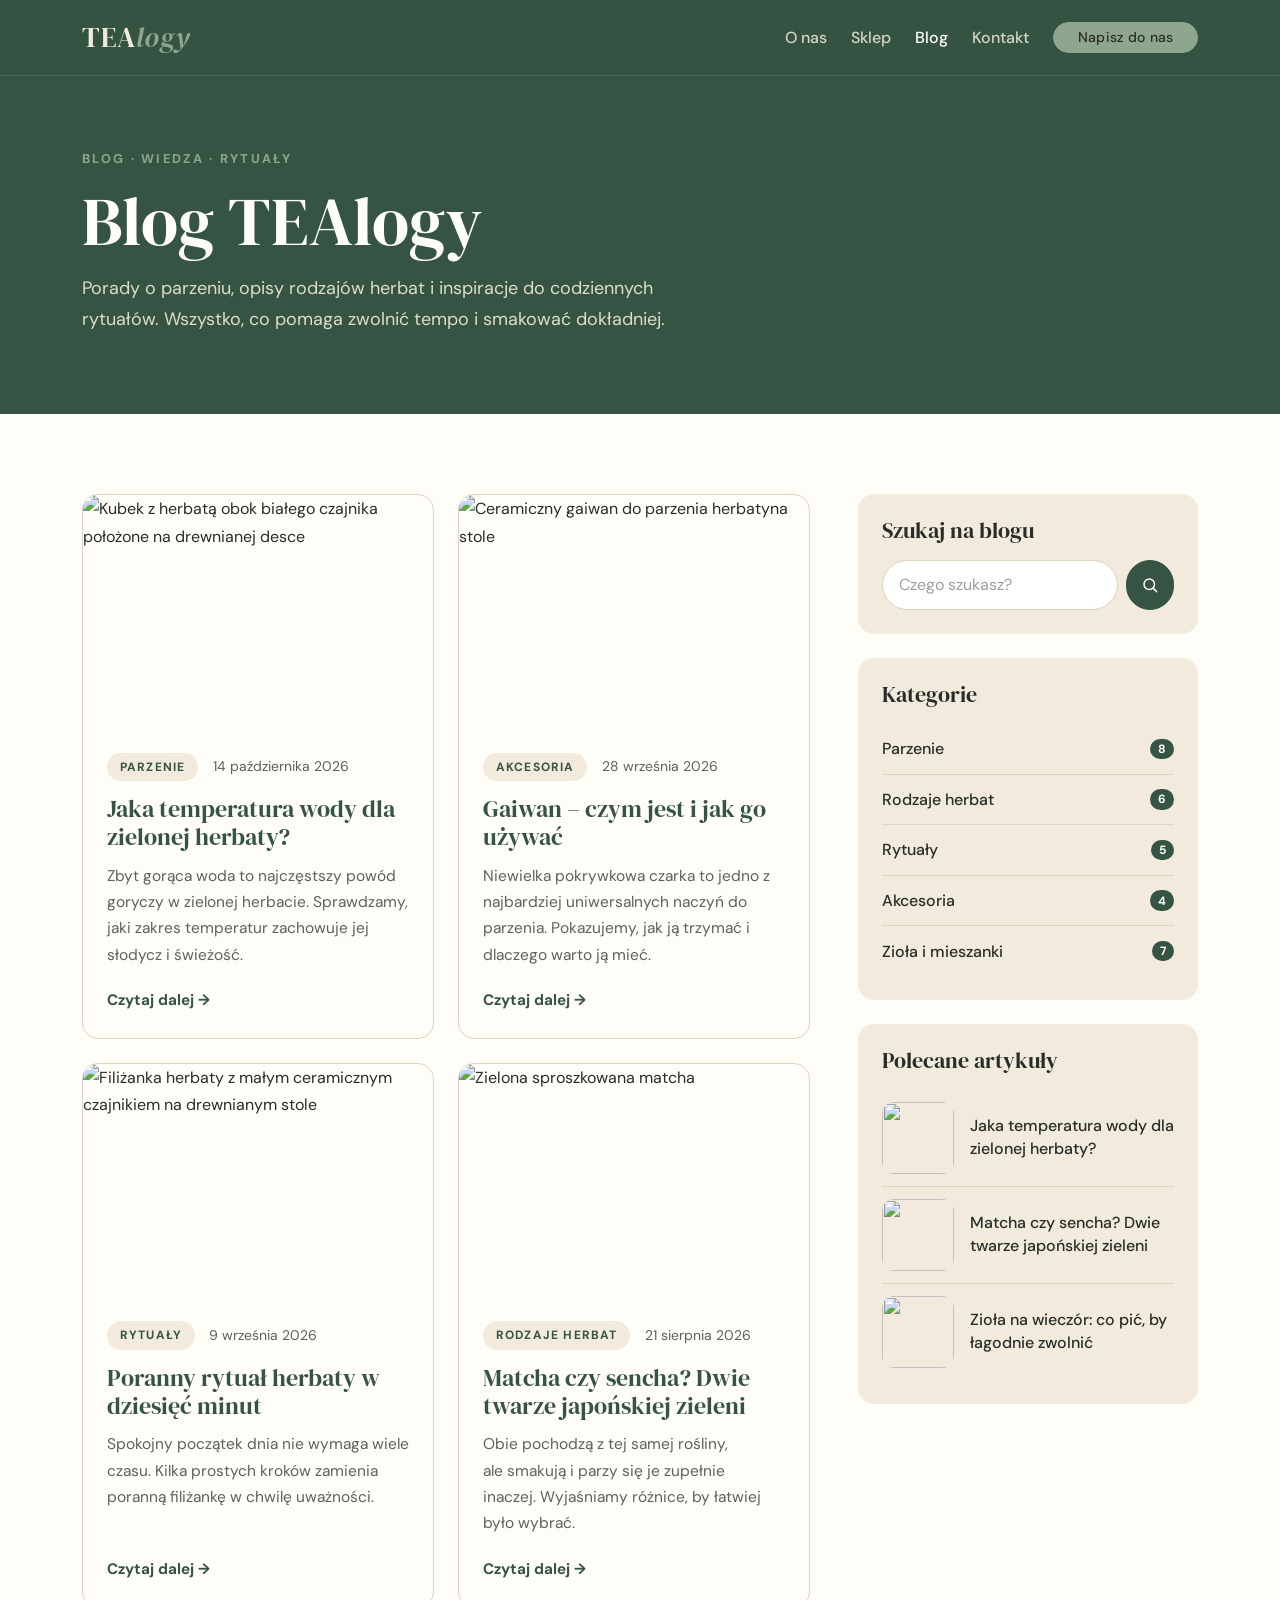
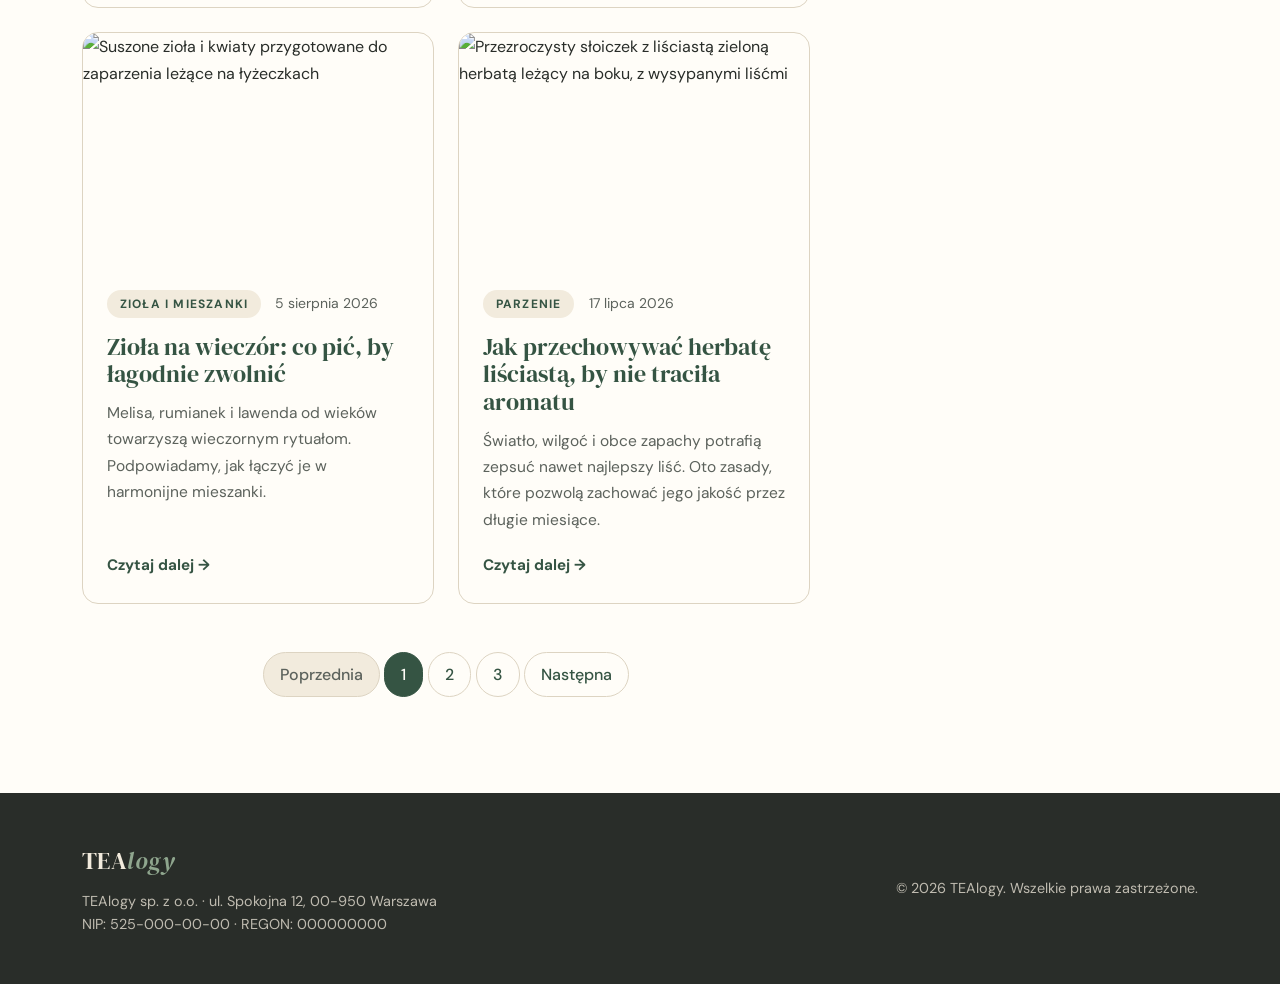
==== commit d7a9b4b5: "Update images and alt texts in blog.html" ====
--- a/blog.html
+++ b/blog.html
@@ -60,7 +60,7 @@
 
             <div class="col">
 <article class="card post-card h-100">
-<img src="https://images.unsplash.com/photo-1564890369478-c89ca6d9cde9?q=80&amp;w=800&amp;auto=format&amp;fit=crop" class="card-img-top" alt="Zielona herbata wlewana do szklanego naczynia" loading="lazy" width="800" height="533">
+<img src="https://images.unsplash.com/photo-1564890369478-c89ca6d9cde9?q=80&amp;w=800&amp;auto=format&amp;fit=crop" class="card-img-top" alt="Kubek z herbatą obok białego czajnika położone na drewnianej desce" loading="lazy" width="800" height="533">
 <div class="card-body">
 <div class="post-meta">
 <span class="post-tag">Parzenie</span>
@@ -75,7 +75,7 @@
 
             <div class="col">
 <article class="card post-card h-100">
-<img src="https://images.unsplash.com/photo-1556679343-c7306c1976bc?q=80&amp;w=800&amp;auto=format&amp;fit=crop" class="card-img-top" alt="Ceramiczne czarki i naczynia do parzenia herbaty na stole" loading="lazy" width="800" height="533">
+<img src="https://images.unsplash.com/photo-1609321979677-66f6f757b31d?q=80&amp;w=1470&amp;auto=format&amp;fit=crop&amp;ixlib=rb-4.1.0&amp;ixid=NHwxMjA3fDA%3D" class="card-img-top" alt="Ceramiczny gaiwan do parzenia herbatyna stole" loading="lazy" width="800" height="533">
 <div class="card-body">
 <div class="post-meta">
 <span class="post-tag">Akcesoria</span>
@@ -90,7 +90,7 @@
 
             <div class="col">
 <article class="card post-card h-100">
-<img src="https://images.unsplash.com/photo-1544787219-7f47ccb76574?q=80&amp;w=800&amp;auto=format&amp;fit=crop" class="card-img-top" alt="Filiżanka herbaty o poranku na drewnianym stole" loading="lazy" width="800" height="533">
+<img src="https://images.unsplash.com/photo-1606377695906-236fdfcef767?q=80&amp;w=1474&amp;auto=format&amp;fit=crop&amp;ixlib=rb-4.1.0&amp;ixid=NHwxMjA3fDA%3D" class="card-img-top" alt="Filiżanka herbaty z małym ceramicznym czajnikiem na drewnianym stole" loading="lazy" width="800" height="533">
 <div class="card-body">
 <div class="post-meta">
 <span class="post-tag">Rytuały</span>
@@ -105,7 +105,7 @@
 
             <div class="col">
 <article class="card post-card h-100">
-<img src="https://images.unsplash.com/photo-1515823064-d6e0c04616a7?q=80&amp;w=800&amp;auto=format&amp;fit=crop" class="card-img-top" alt="Zielony napar matcha w ceramicznej misce" loading="lazy" width="800" height="533">
+<img src="https://plus.unsplash.com/premium_photo-1694116056845-6d859aba5b19?q=80&amp;w=687&amp;auto=format&amp;fit=crop&amp;ixlib=rb-4.1.0&amp;ixid=NHwxMjA3fDA%3D" class="card-img-top" alt="Zielona sproszkowana matcha" loading="lazy" width="800" height="533">
 <div class="card-body">
 <div class="post-meta">
 <span class="post-tag">Rodzaje herbat</span>
@@ -120,7 +120,7 @@
 
             <div class="col">
 <article class="card post-card h-100">
-<img src="https://images.unsplash.com/photo-1597318181409-cf64d0b5d8a2?q=80&amp;w=800&amp;auto=format&amp;fit=crop" class="card-img-top" alt="Suszone zioła i kwiaty przygotowane do zaparzenia" loading="lazy" width="800" height="533">
+<img src="https://images.unsplash.com/photo-1563822249366-3efb23b8e0c9?q=80&amp;w=687&amp;auto=format&amp;fit=crop&amp;ixlib=rb-4.1.0&amp;ixid=NHwxMjA3fDA%3D" class="card-img-top" alt="Suszone zioła i kwiaty przygotowane do zaparzenia leżące na łyżeczkach" loading="lazy" width="800" height="533">
 <div class="card-body">
 <div class="post-meta">
 <span class="post-tag">Zioła i mieszanki</span>
@@ -135,7 +135,7 @@
 
             <div class="col">
 <article class="card post-card h-100">
-<img src="https://images.unsplash.com/photo-1563822249548-9a72b6353cd1?q=80&amp;w=800&amp;auto=format&amp;fit=crop" class="card-img-top" alt="Herbata liściasta w ceramicznym naczyniu" loading="lazy" width="800" height="533">
+<img src="https://images.unsplash.com/photo-1599989687563-8d28144a3cc4?q=80&amp;w=1470&amp;auto=format&amp;fit=crop&amp;ixlib=rb-4.1.0&amp;ixid=NHwxMjA3fDA%3D" class="card-img-top" alt="Przezroczysty słoiczek z liściastą zieloną herbatą leżący na boku, z wysypanymi liśćmi" loading="lazy" width="800" height="533">
 <div class="card-body">
 <div class="post-meta">
 <span class="post-tag">Parzenie</span>
@@ -242,4 +242,5 @@
     });
 </script>
 
+
 </body></html>
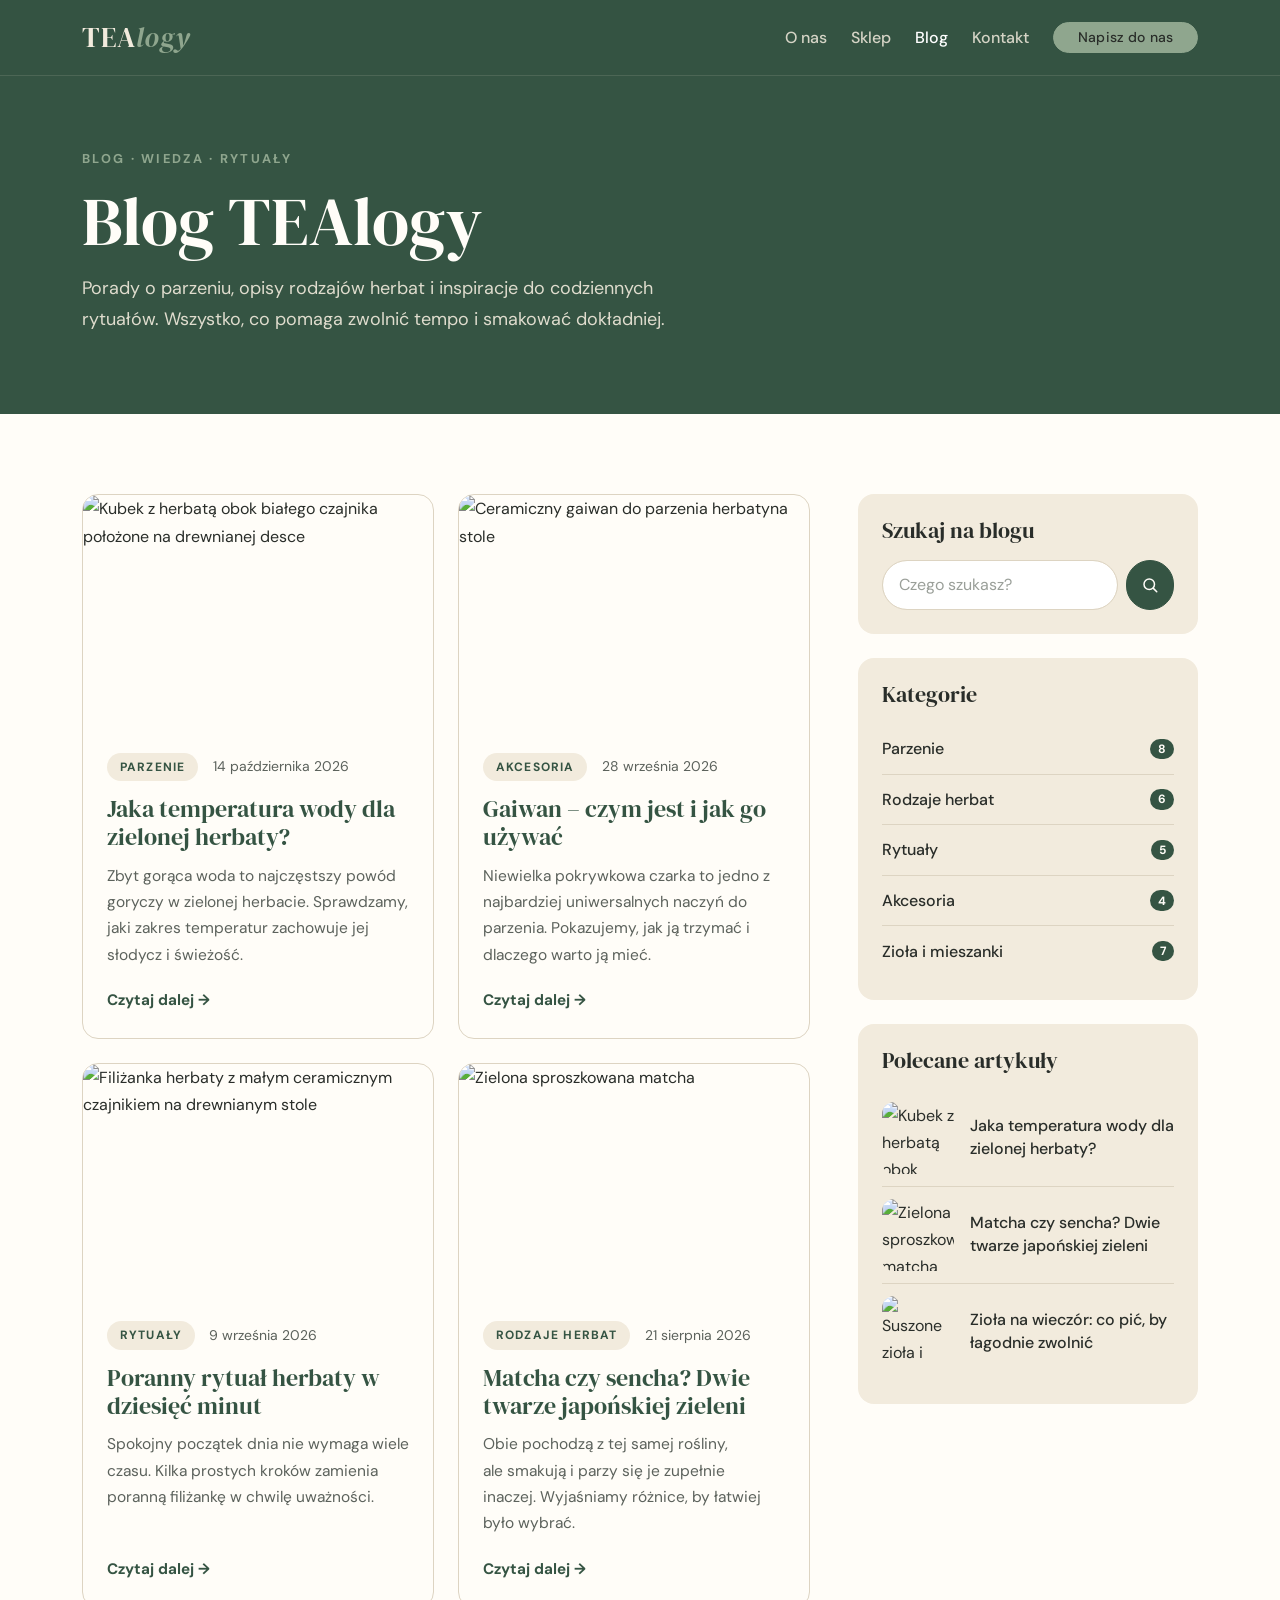
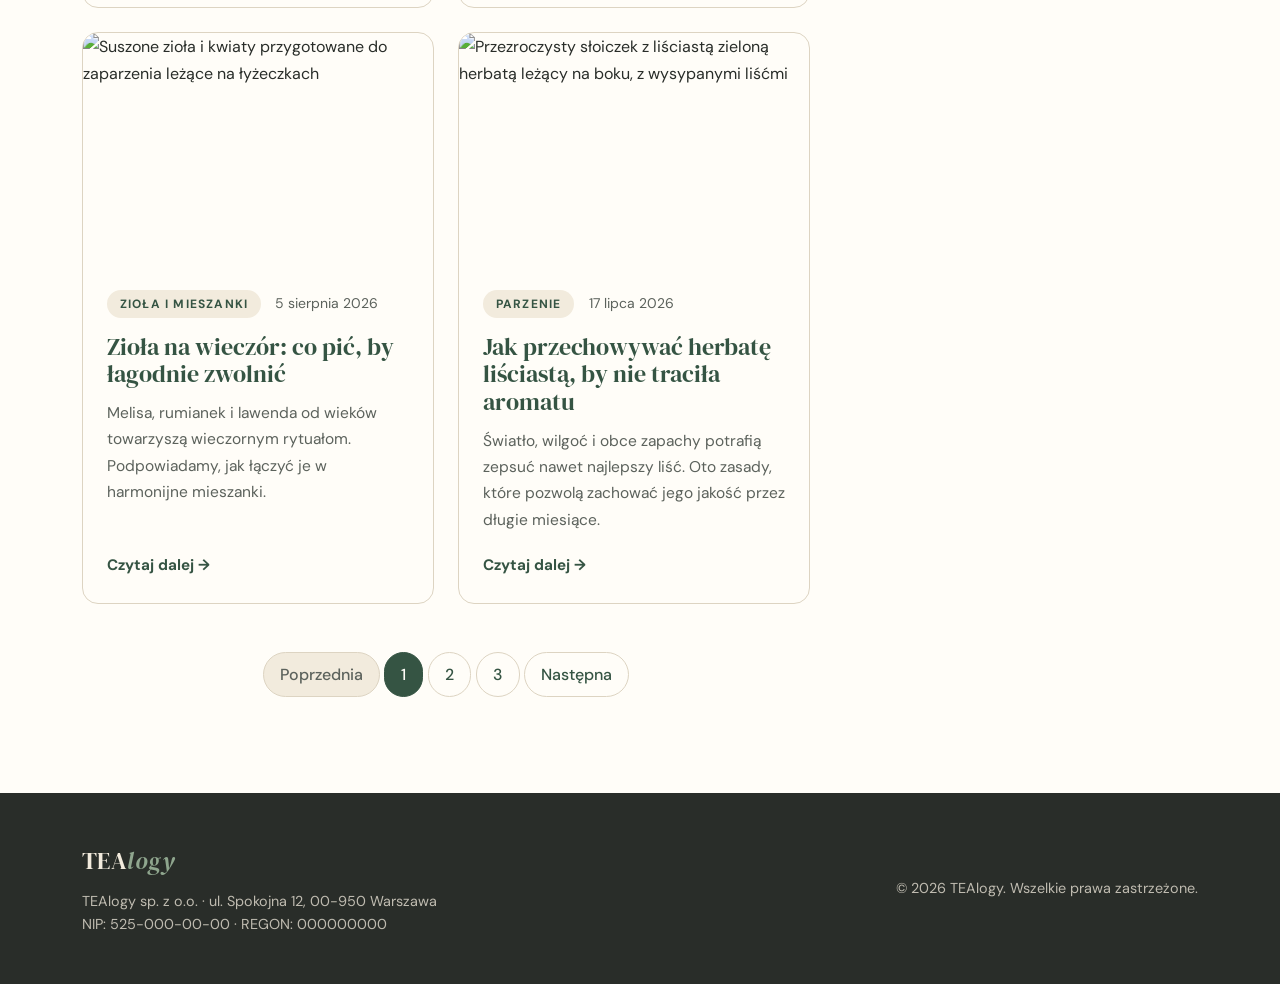
==== commit 64f9122c: "Update blog.html" ====
--- a/blog.html
+++ b/blog.html
@@ -193,15 +193,15 @@
 <h2 class="aside-title h5">Polecane artykuły</h2>
 <ul class="featured-list list-unstyled mb-0">
 <li>
-<img src="https://images.unsplash.com/photo-1564890369478-c89ca6d9cde9?q=80&amp;w=200&amp;auto=format&amp;fit=crop" alt="" loading="lazy" width="200" height="200">
+<img src="https://images.unsplash.com/photo-1564890369478-c89ca6d9cde9?q=80&amp;w=200&amp;auto=format&amp;fit=crop" alt="Kubek z herbatą obok białego czajnika położone na drewnianej desce" loading="lazy" width="200" height="200">
 <a href="single.html">Jaka temperatura wody dla zielonej herbaty?</a>
 </li>
 <li>
-<img src="https://images.unsplash.com/photo-1515823064-d6e0c04616a7?q=80&amp;w=200&amp;auto=format&amp;fit=crop" alt="" loading="lazy" width="200" height="200">
+<img src="https://plus.unsplash.com/premium_photo-1694116056845-6d859aba5b19?q=80&amp;w=687&amp;auto=format&amp;fit=crop&amp;ixlib=rb-4.1.0&amp;ixid=NHwxMjA3fDA%3D" alt="Zielona sproszkowana matcha" loading="lazy" width="200" height="200">
 <a href="single.html">Matcha czy sencha? Dwie twarze japońskiej zieleni</a>
 </li>
 <li>
-<img src="https://images.unsplash.com/photo-1597318181409-cf64d0b5d8a2?q=80&amp;w=200&amp;auto=format&amp;fit=crop" alt="" loading="lazy" width="200" height="200">
+<img src="https://images.unsplash.com/photo-1563822249366-3efb23b8e0c9?q=80&amp;w=687&amp;auto=format&amp;fit=crop&amp;ixlib=rb-4.1.0&amp;ixid=NHwxMjA3fDA%3D" alt="Suszone zioła i kwiaty przygotowane do zaparzenia leżące na łyżeczkach" loading="lazy" width="200" height="200">
 <a href="single.html">Zioła na wieczór: co pić, by łagodnie zwolnić</a>
 </li>
 </ul>
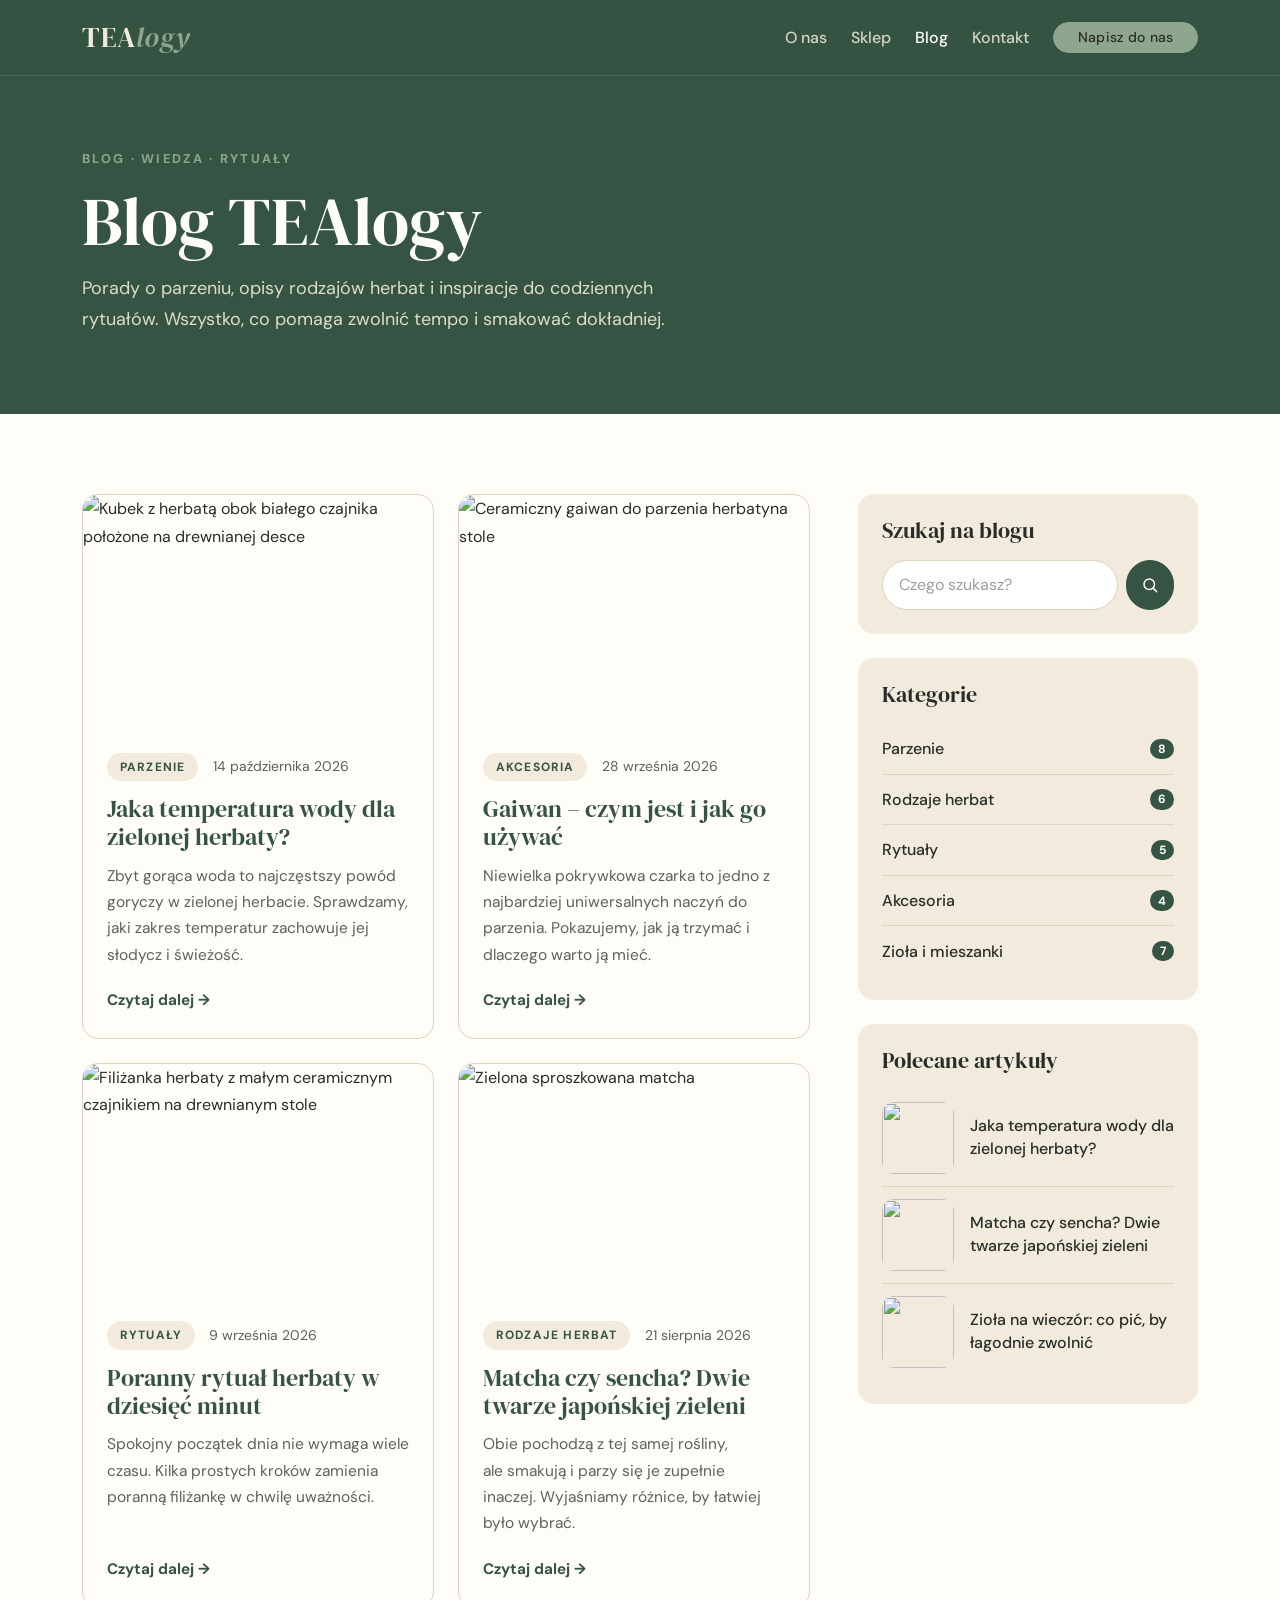
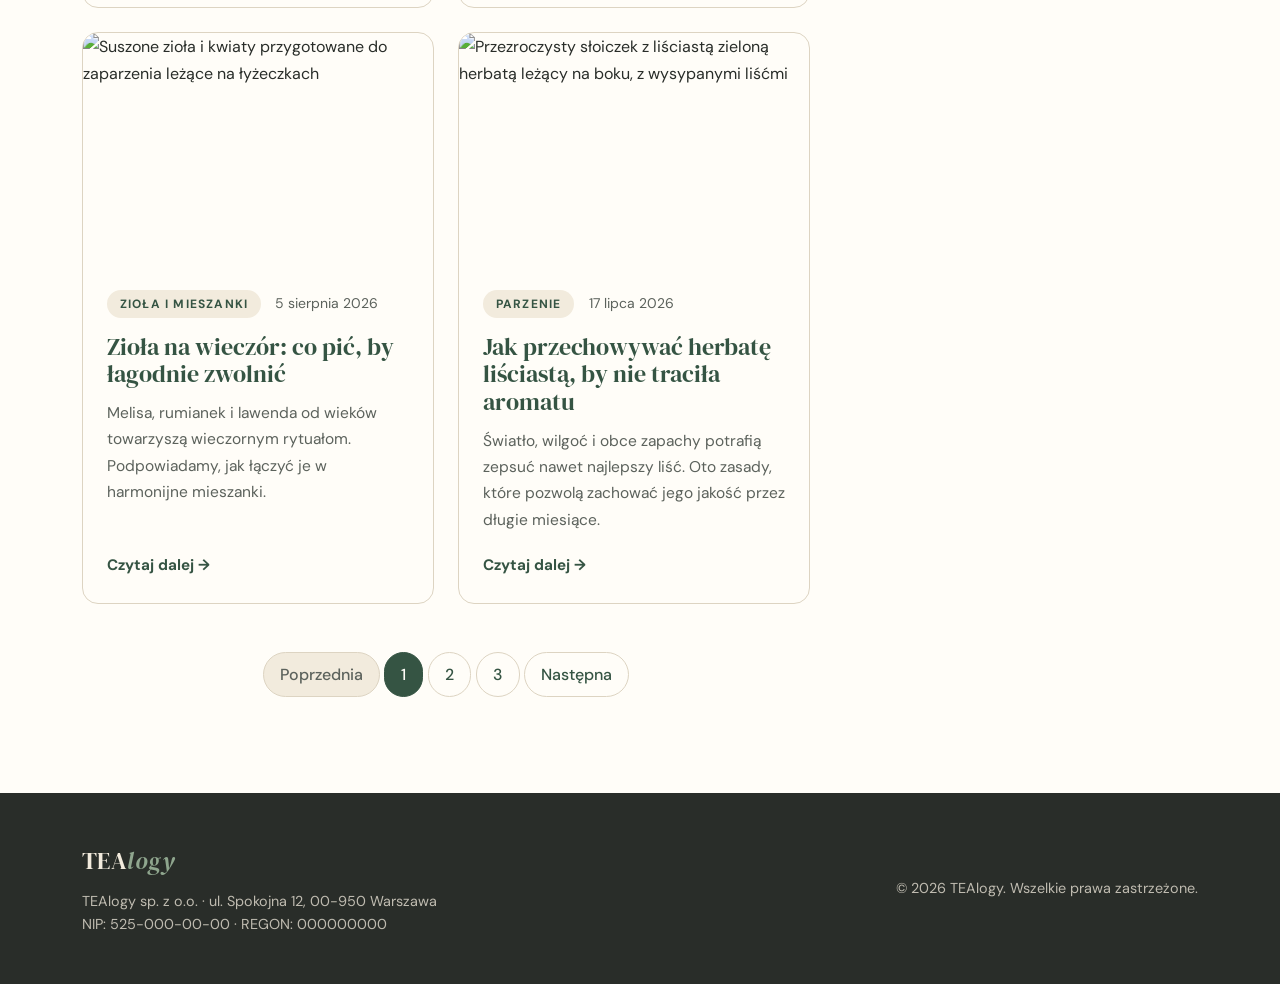
==== commit 31188f1f: "Update blog.html" ====
--- a/blog.html
+++ b/blog.html
@@ -193,15 +193,15 @@
 <h2 class="aside-title h5">Polecane artykuły</h2>
 <ul class="featured-list list-unstyled mb-0">
 <li>
-<img src="https://images.unsplash.com/photo-1564890369478-c89ca6d9cde9?q=80&amp;w=200&amp;auto=format&amp;fit=crop" alt="Kubek z herbatą obok białego czajnika położone na drewnianej desce" loading="lazy" width="200" height="200">
+<img src="https://images.unsplash.com/photo-1564890369478-c89ca6d9cde9?q=80&amp;w=200&amp;auto=format&amp;fit=crop" alt="" loading="lazy" width="200" height="200">
 <a href="single.html">Jaka temperatura wody dla zielonej herbaty?</a>
 </li>
 <li>
-<img src="https://plus.unsplash.com/premium_photo-1694116056845-6d859aba5b19?q=80&amp;w=687&amp;auto=format&amp;fit=crop&amp;ixlib=rb-4.1.0&amp;ixid=NHwxMjA3fDA%3D" alt="Zielona sproszkowana matcha" loading="lazy" width="200" height="200">
+<img src="https://plus.unsplash.com/premium_photo-1694116056845-6d859aba5b19?q=80&amp;w=687&amp;auto=format&amp;fit=crop&amp;ixlib=rb-4.1.0&amp;ixid=NHwxMjA3fDA%3D" alt="" loading="lazy" width="200" height="200">
 <a href="single.html">Matcha czy sencha? Dwie twarze japońskiej zieleni</a>
 </li>
 <li>
-<img src="https://images.unsplash.com/photo-1563822249366-3efb23b8e0c9?q=80&amp;w=687&amp;auto=format&amp;fit=crop&amp;ixlib=rb-4.1.0&amp;ixid=NHwxMjA3fDA%3D" alt="Suszone zioła i kwiaty przygotowane do zaparzenia leżące na łyżeczkach" loading="lazy" width="200" height="200">
+<img src="https://images.unsplash.com/photo-1563822249366-3efb23b8e0c9?q=80&amp;w=687&amp;auto=format&amp;fit=crop&amp;ixlib=rb-4.1.0&amp;ixid=NHwxMjA3fDA%3D" alt="" loading="lazy" width="200" height="200">
 <a href="single.html">Zioła na wieczór: co pić, by łagodnie zwolnić</a>
 </li>
 </ul>
@@ -243,4 +243,5 @@
 </script>
 
 
+
 </body></html>
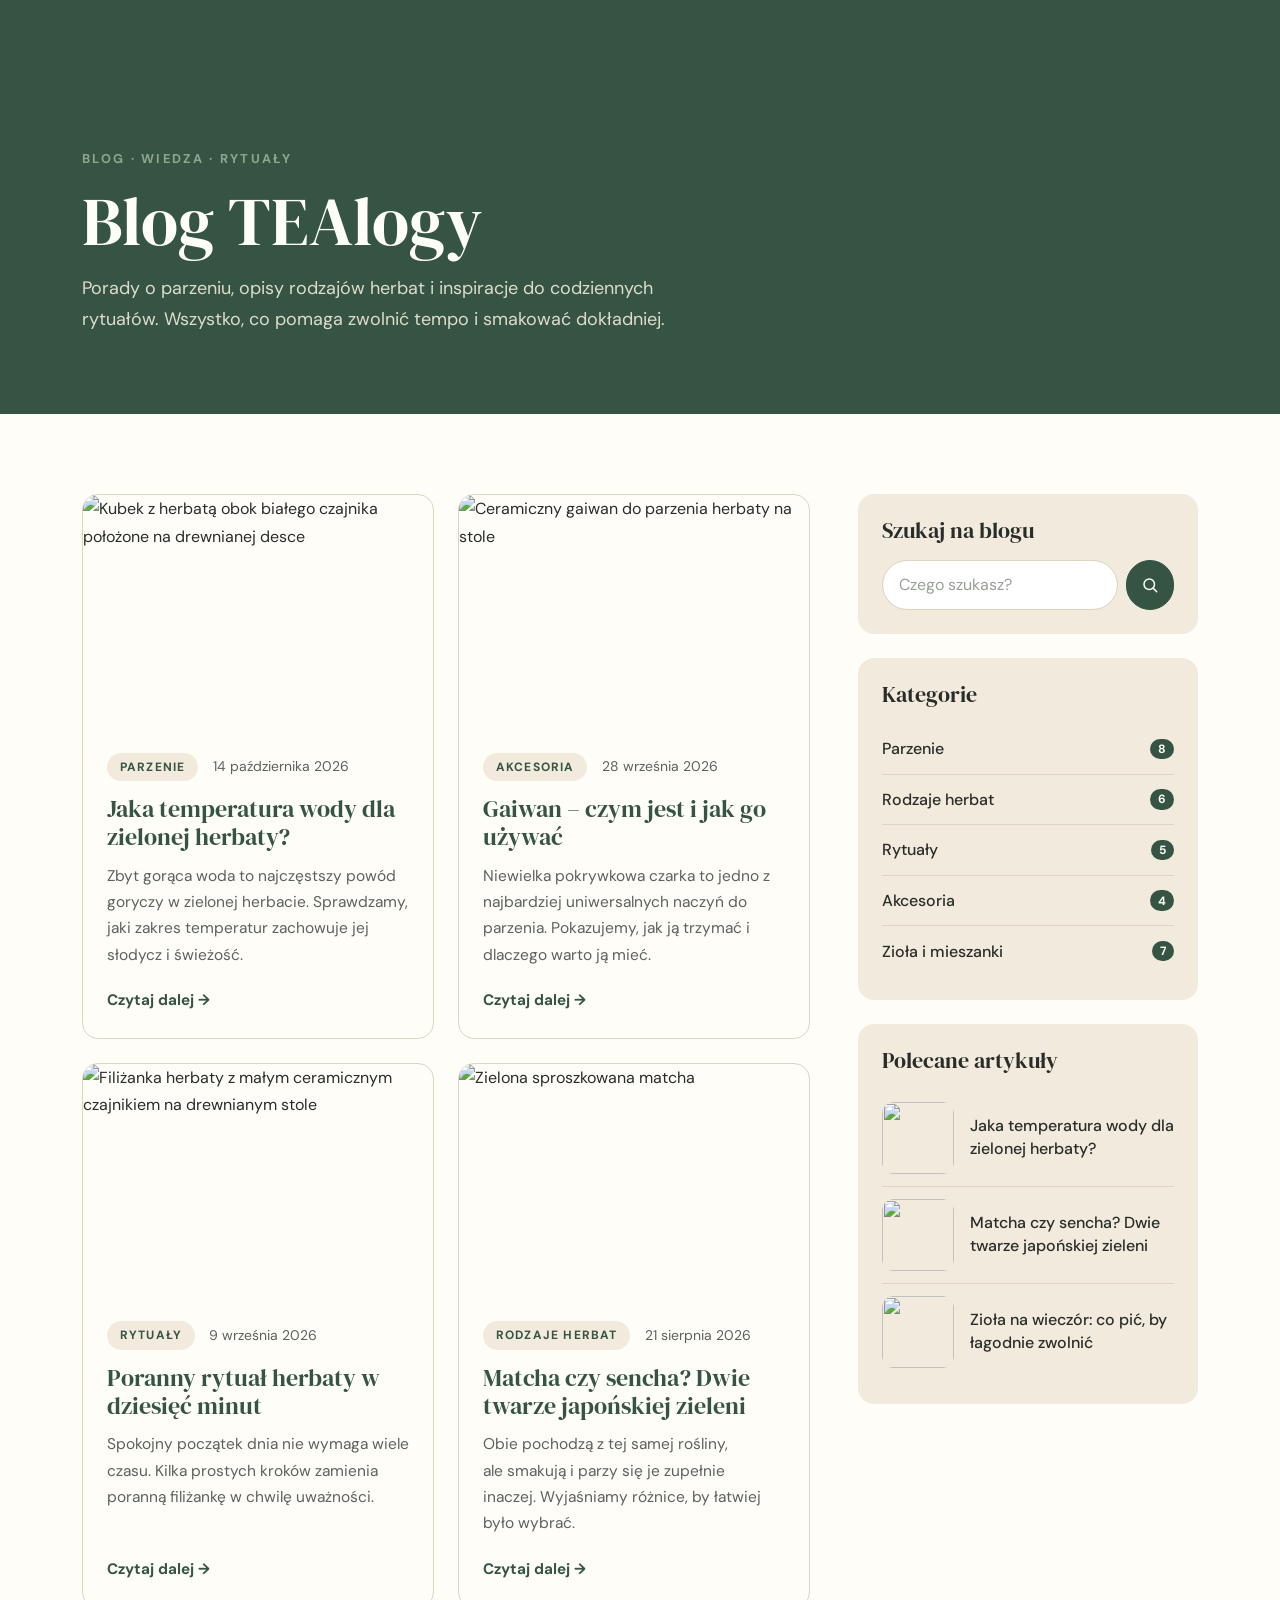
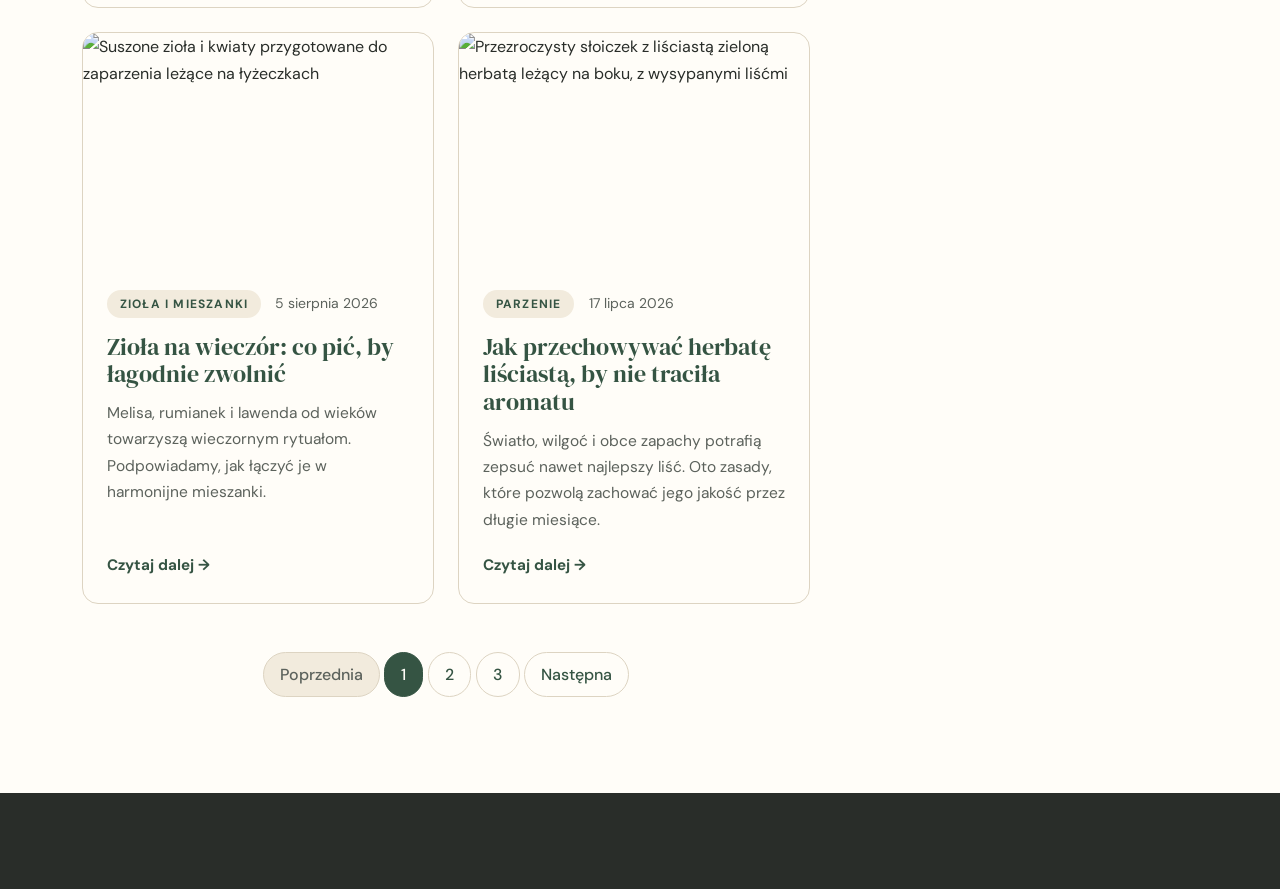
==== commit e6f7609f: "Refactor header and footer in blog.html Removed the existing header and footer, and added new header" ====
--- a/blog.html
+++ b/blog.html
@@ -11,31 +11,12 @@
 <link href="https://fonts.googleapis.com/css2?family=DM+Sans:opsz,wght@9..40,400;9..40,500;9..40,700&amp;family=DM+Serif+Display:ital@0;1&amp;display=swap" rel="stylesheet">
 
   <link href="https://cdn.jsdelivr.net/npm/bootstrap@5.3.8/dist/css/bootstrap.min.css" rel="stylesheet" crossorigin="anonymous">
+<link href="https://cdn.jsdelivr.net/npm/bootstrap-icons@1.11.3/font/bootstrap-icons.min.css" rel="stylesheet" crossorigin="anonymous">
 <link rel="stylesheet" href="style.css">
 </head>
 <body>
 
-  <header>
-<nav class="navbar navbar-expand-lg navbar-dark fixed-top site-nav" aria-label="Nawigacja główna">
-<div class="container">
-<a class="navbar-brand brand-logo" href="index.html">TEA<span>logy</span></a>
-<button class="navbar-toggler collapsed" type="button" data-bs-toggle="collapse" data-bs-target="#mainNav" aria-controls="mainNav" aria-expanded="false" aria-label="Przełącz nawigację">
-<span class="navbar-toggler-icon"></span>
-</button>
-<div class="navbar-collapse collapse" id="mainNav">
-<ul class="navbar-nav ms-auto align-items-lg-center gap-lg-2">
-<li class="nav-item"><a class="nav-link" href="index.html#o-nas">O nas</a></li>
-<li class="nav-item"><a class="nav-link" href="index.html#sklep">Sklep</a></li>
-<li class="nav-item"><a class="nav-link active" href="blog.html" aria-current="page">Blog</a></li>
-<li class="nav-item"><a class="nav-link" href="index.html#kontakt">Kontakt</a></li>
-<li class="nav-item mt-2 mt-lg-0 ms-lg-2">
-<a class="btn btn-accent btn-sm px-4" href="index.html#kontakt">Napisz do nas</a>
-</li>
-</ul>
-</div>
-</div>
-</nav>
-</header>
+  <header id="site-header"></header>
 
   <section class="page-header">
 <div class="container">
@@ -75,7 +56,7 @@
 
             <div class="col">
 <article class="card post-card h-100">
-<img src="https://images.unsplash.com/photo-1609321979677-66f6f757b31d?q=80&amp;w=1470&amp;auto=format&amp;fit=crop&amp;ixlib=rb-4.1.0&amp;ixid=NHwxMjA3fDA%3D" class="card-img-top" alt="Ceramiczny gaiwan do parzenia herbatyna stole" loading="lazy" width="800" height="533">
+<img src="https://images.unsplash.com/photo-1609321979677-66f6f757b31d?q=80&amp;w=1470&amp;auto=format&amp;fit=crop&amp;ixlib=rb-4.1.0&amp;ixid=NHwxMjA3fDA%3D" class="card-img-top" alt="Ceramiczny gaiwan do parzenia herbaty na stole" loading="lazy" width="800" height="533">
 <div class="card-body">
 <div class="post-meta">
 <span class="post-tag">Akcesoria</span>
@@ -213,35 +194,9 @@
 </div>
 </div>
 
-  <footer class="site-footer">
-<div class="container">
-<div class="row g-4 align-items-center">
-<div class="col-md-6 text-center text-md-start">
-<a class="brand-logo footer-logo" href="index.html">TEA<span>logy</span></a>
-<p class="mb-0 mt-2 footer-meta">
-            TEAlogy sp. z o.o. · ul. Spokojna 12, 00-950 Warszawa<br>
-            NIP: 525-000-00-00 · REGON: 000000000
-</p>
-</div>
-<div class="col-md-6 text-center text-md-end">
-<p class="mb-0 footer-meta">© 2026 TEAlogy. Wszelkie prawa zastrzeżone.</p>
-</div>
-</div>
-</div>
-</footer>
-
-  <script src="https://cdn.jsdelivr.net/npm/bootstrap@5.3.8/dist/js/bootstrap.bundle.min.js" crossorigin="anonymous"></script>
-<script>
-    document.querySelectorAll('#mainNav a').forEach(function (link) {
-      link.addEventListener('click', function () {
-        var menu = document.getElementById('mainNav');
-        if (menu.classList.contains('show')) {
-          bootstrap.Collapse.getOrCreateInstance(menu).hide();
-        }
-      });
-    });
-</script>
-
-
-
+  <footer class="site-footer" id="site-footer"></footer>
+
+  <script src="cart.js"></script>
+<script src="layout.js"></script>
+<script src="https://cdn.jsdelivr.net/npm/bootstrap@5.3.8/dist/js/bootstrap.bundle.min.js" crossorigin="anonymous"></script>
 </body></html>
